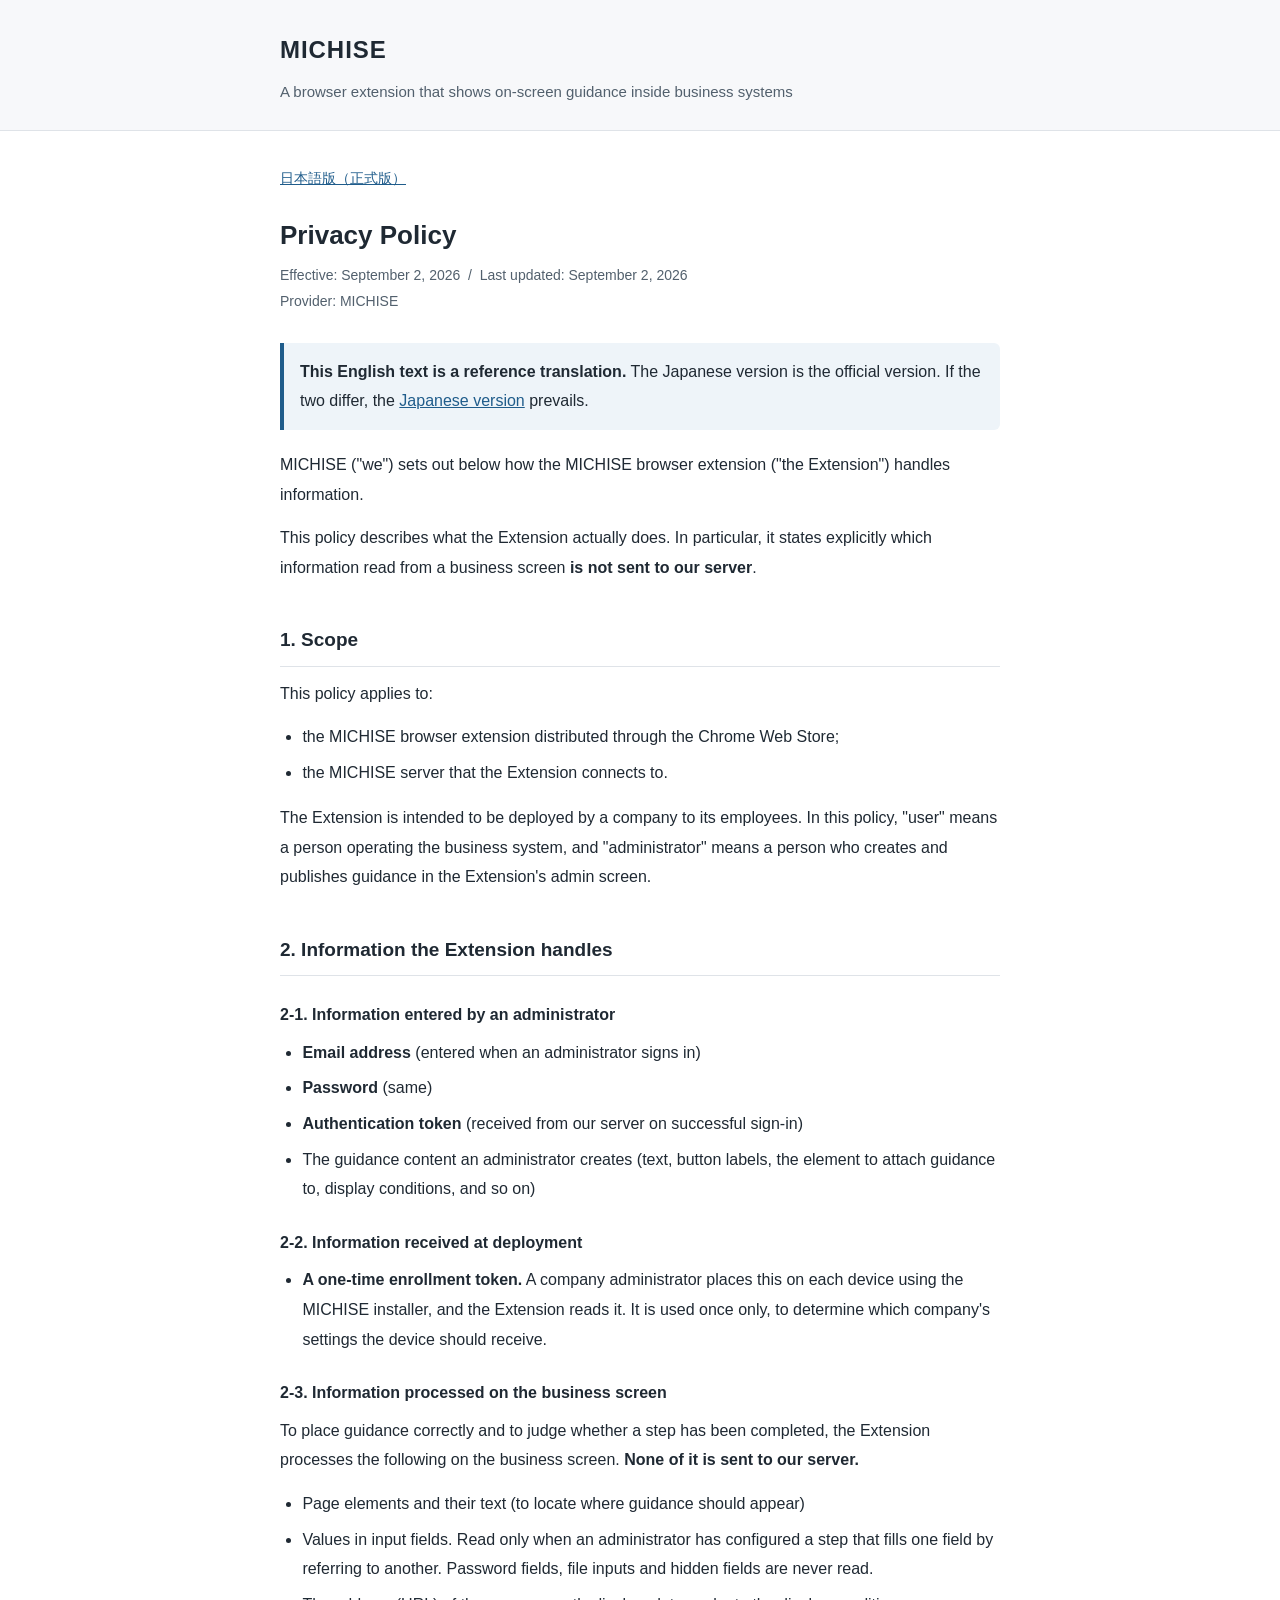
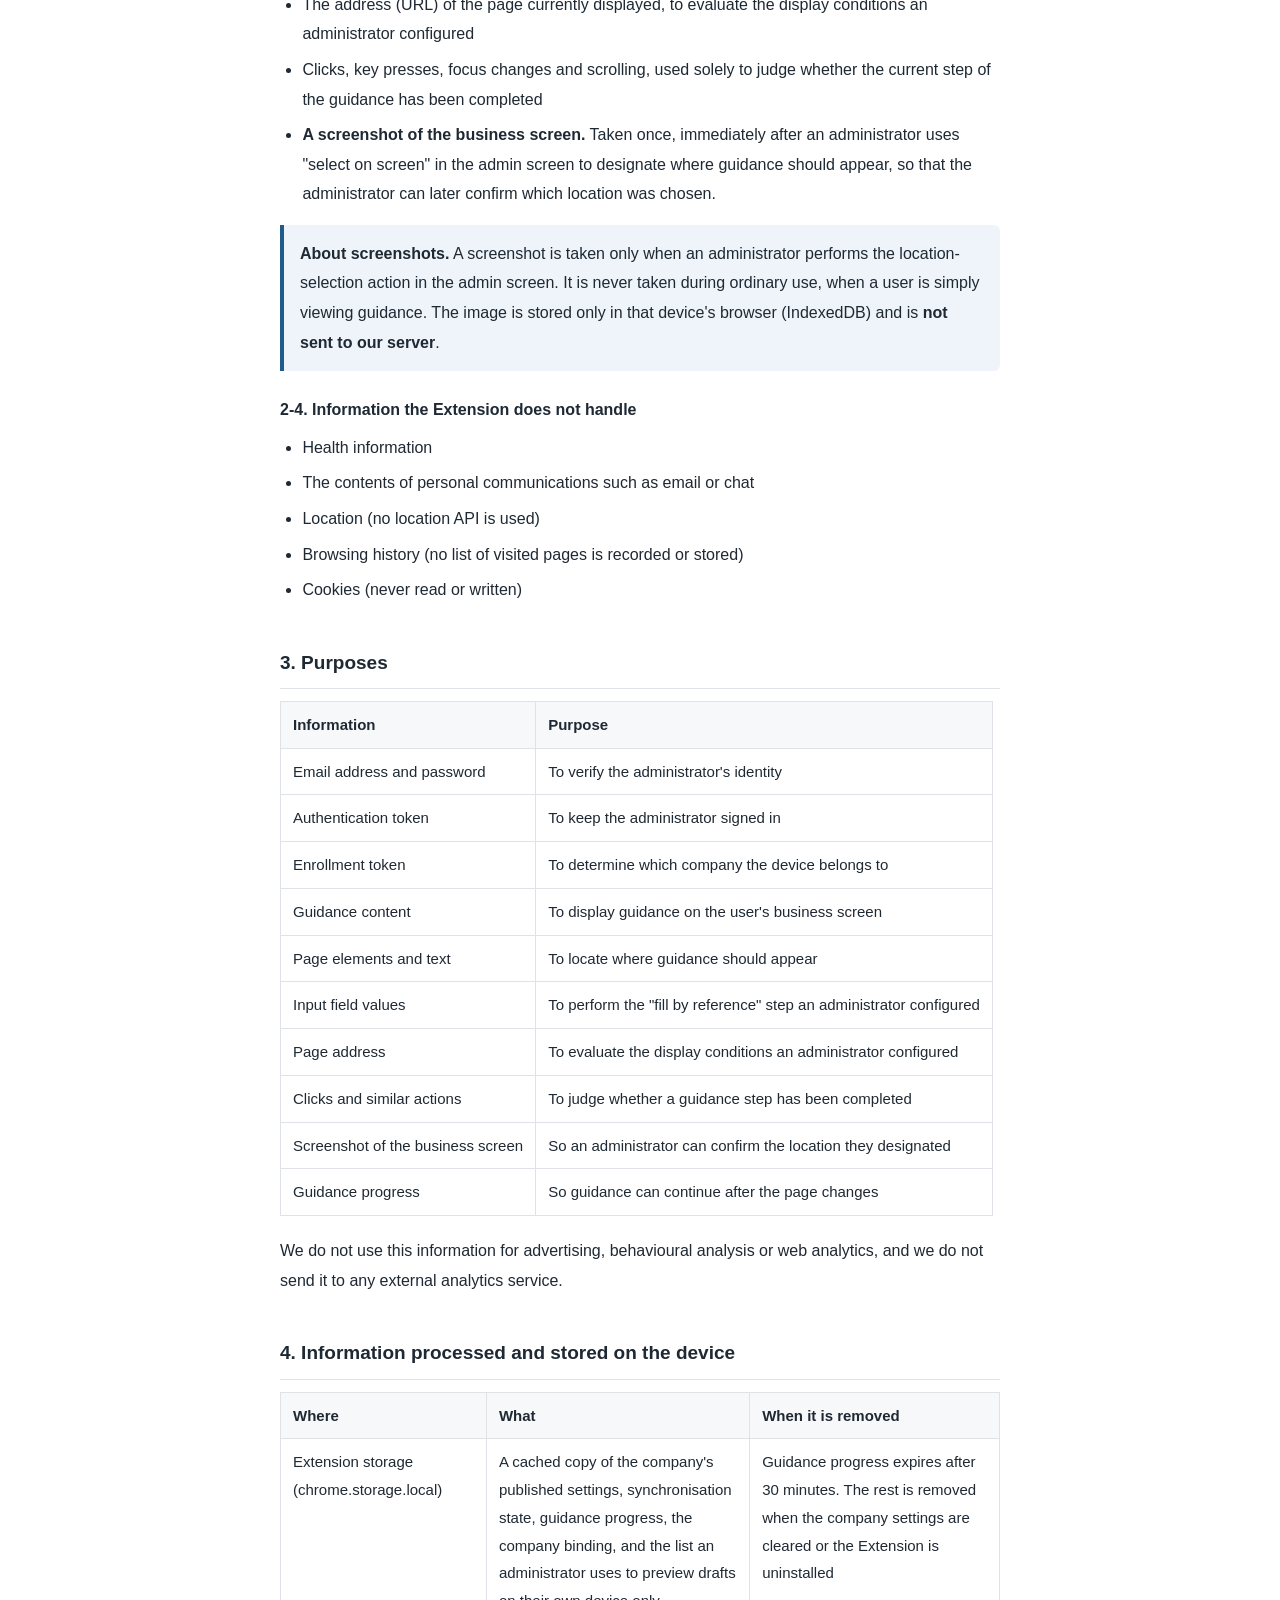
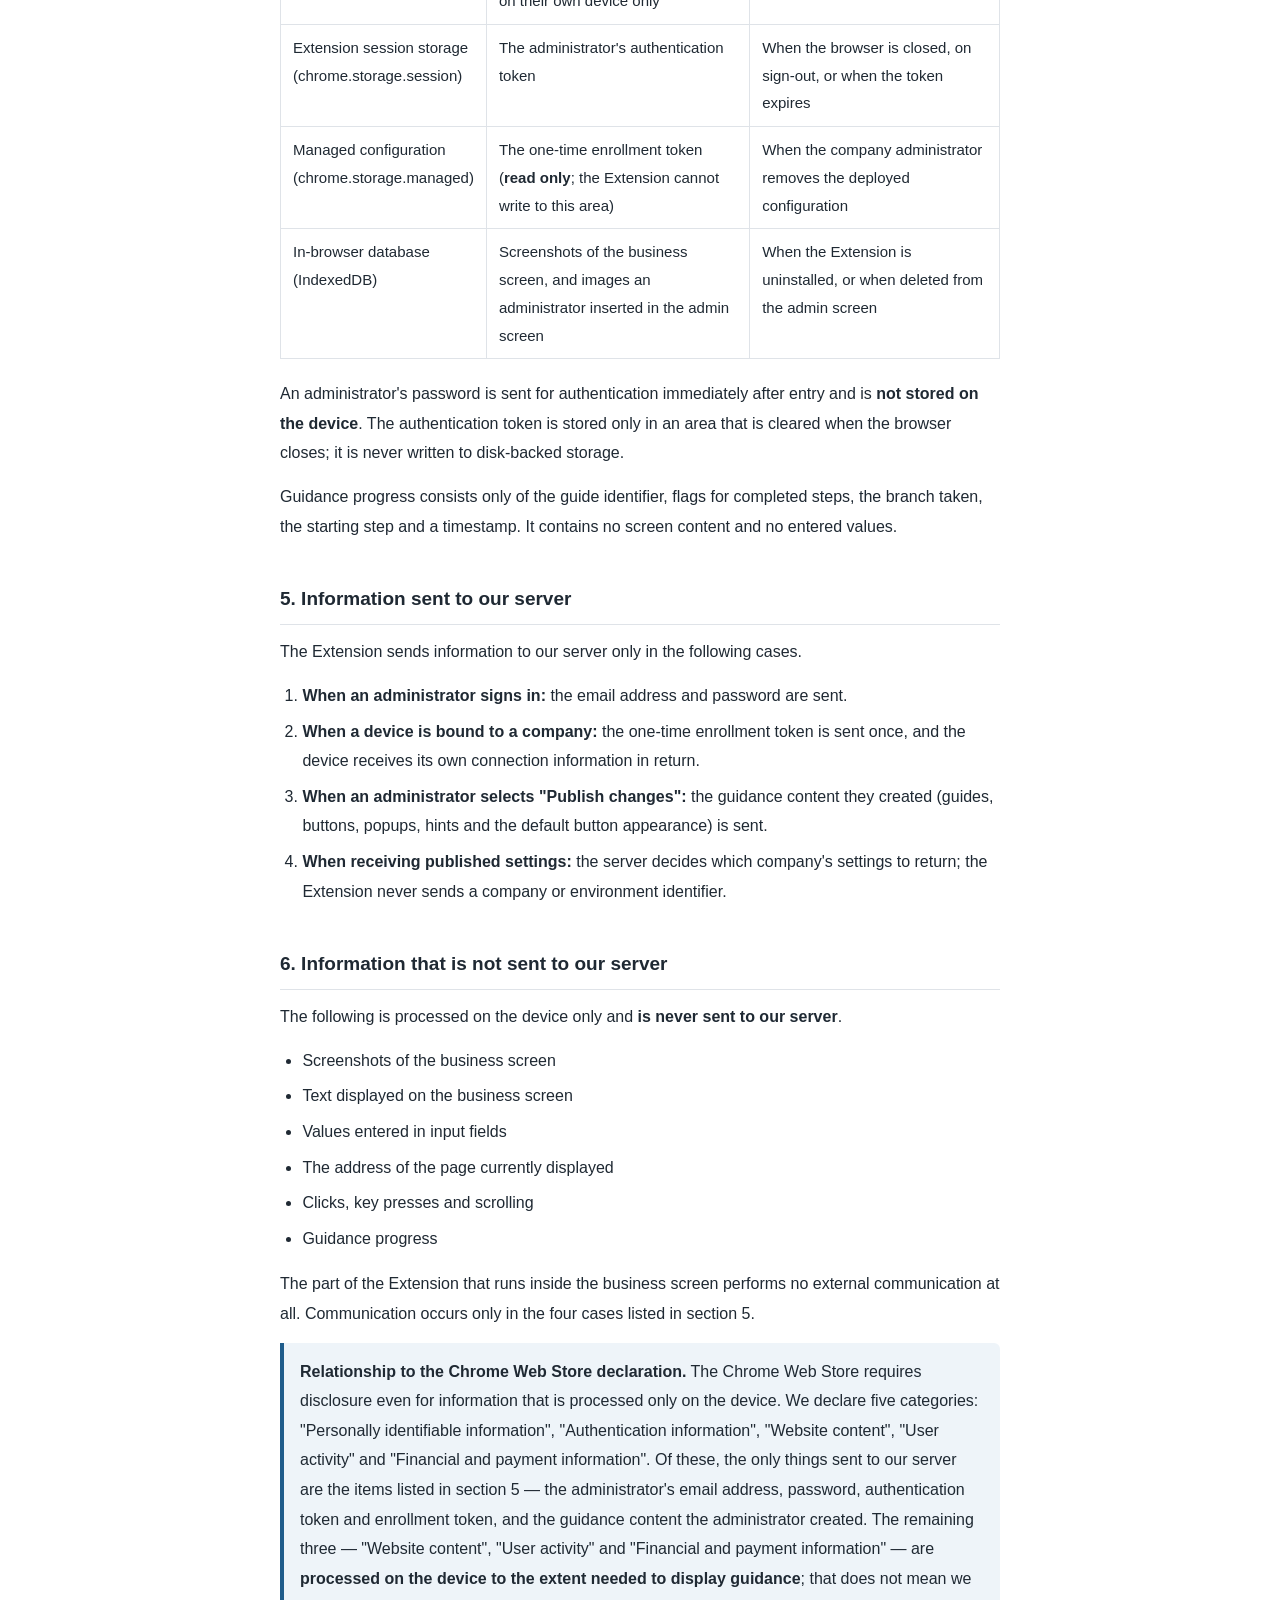
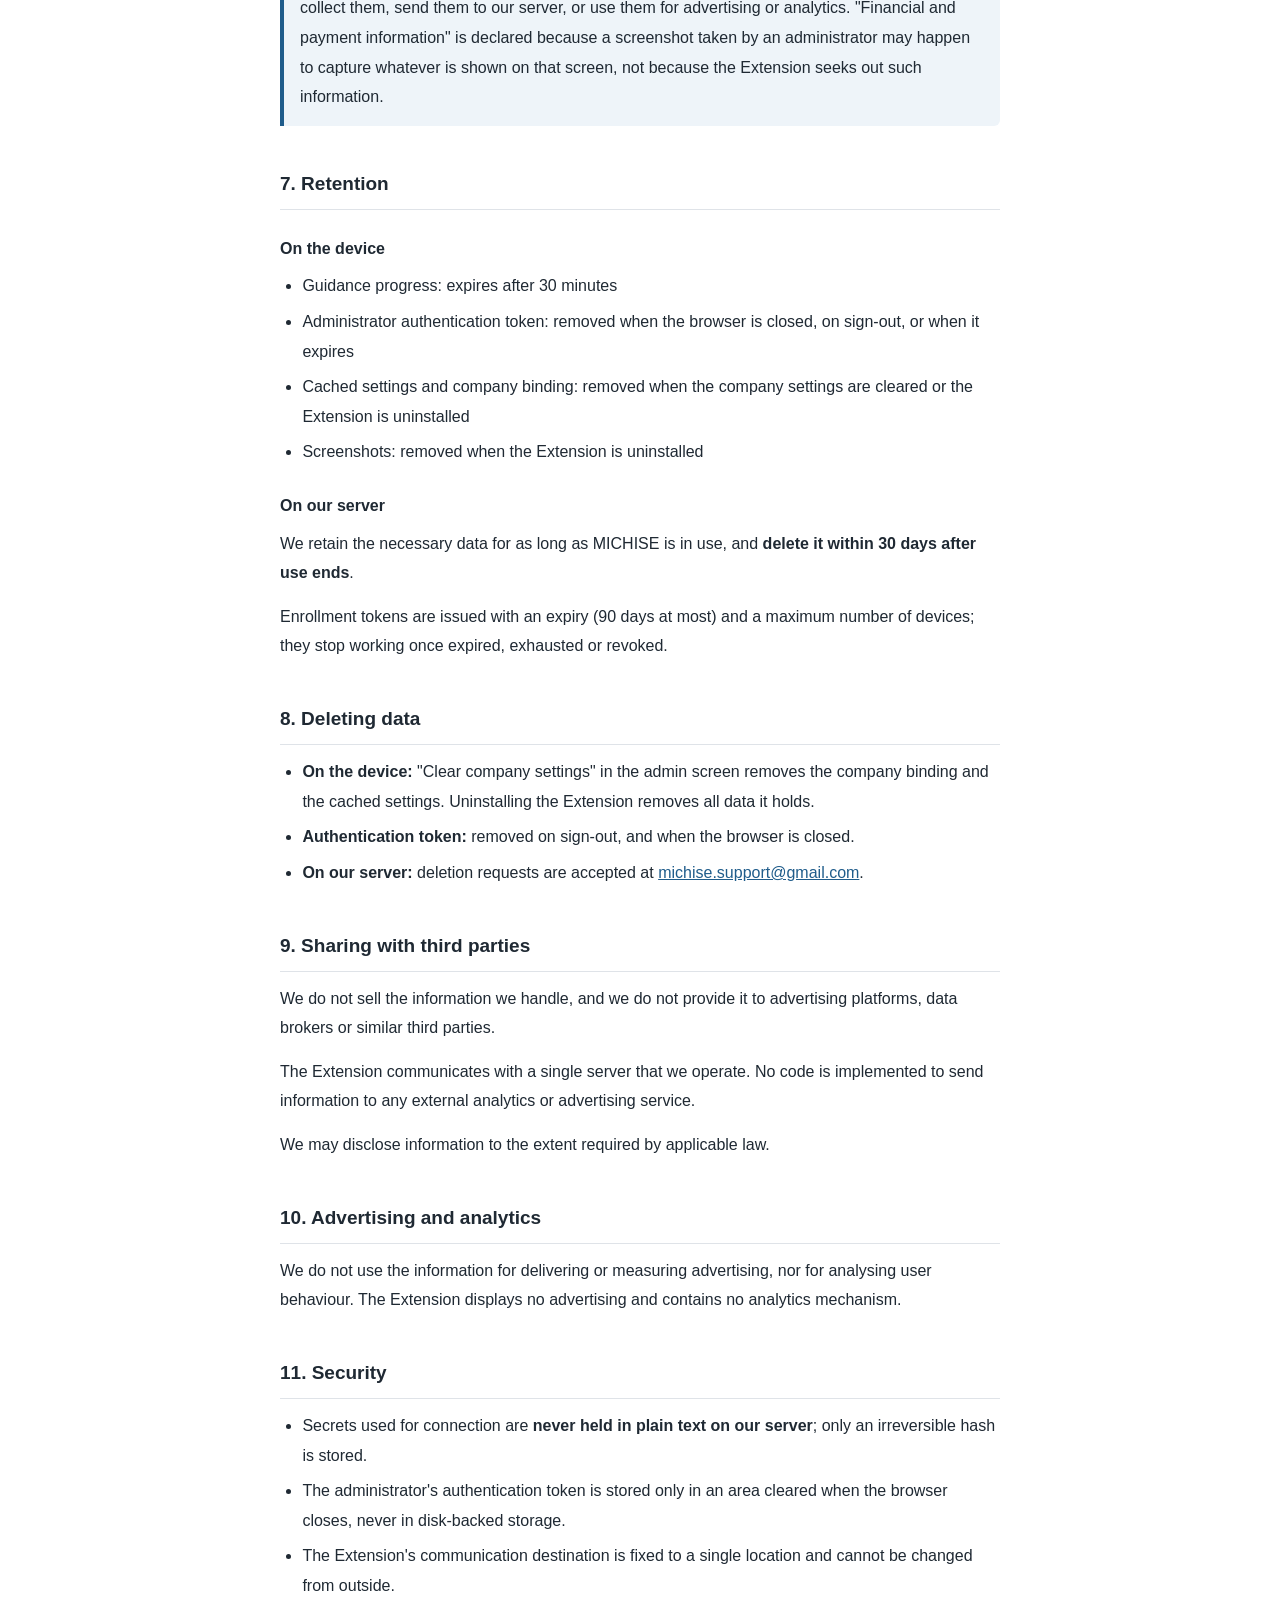
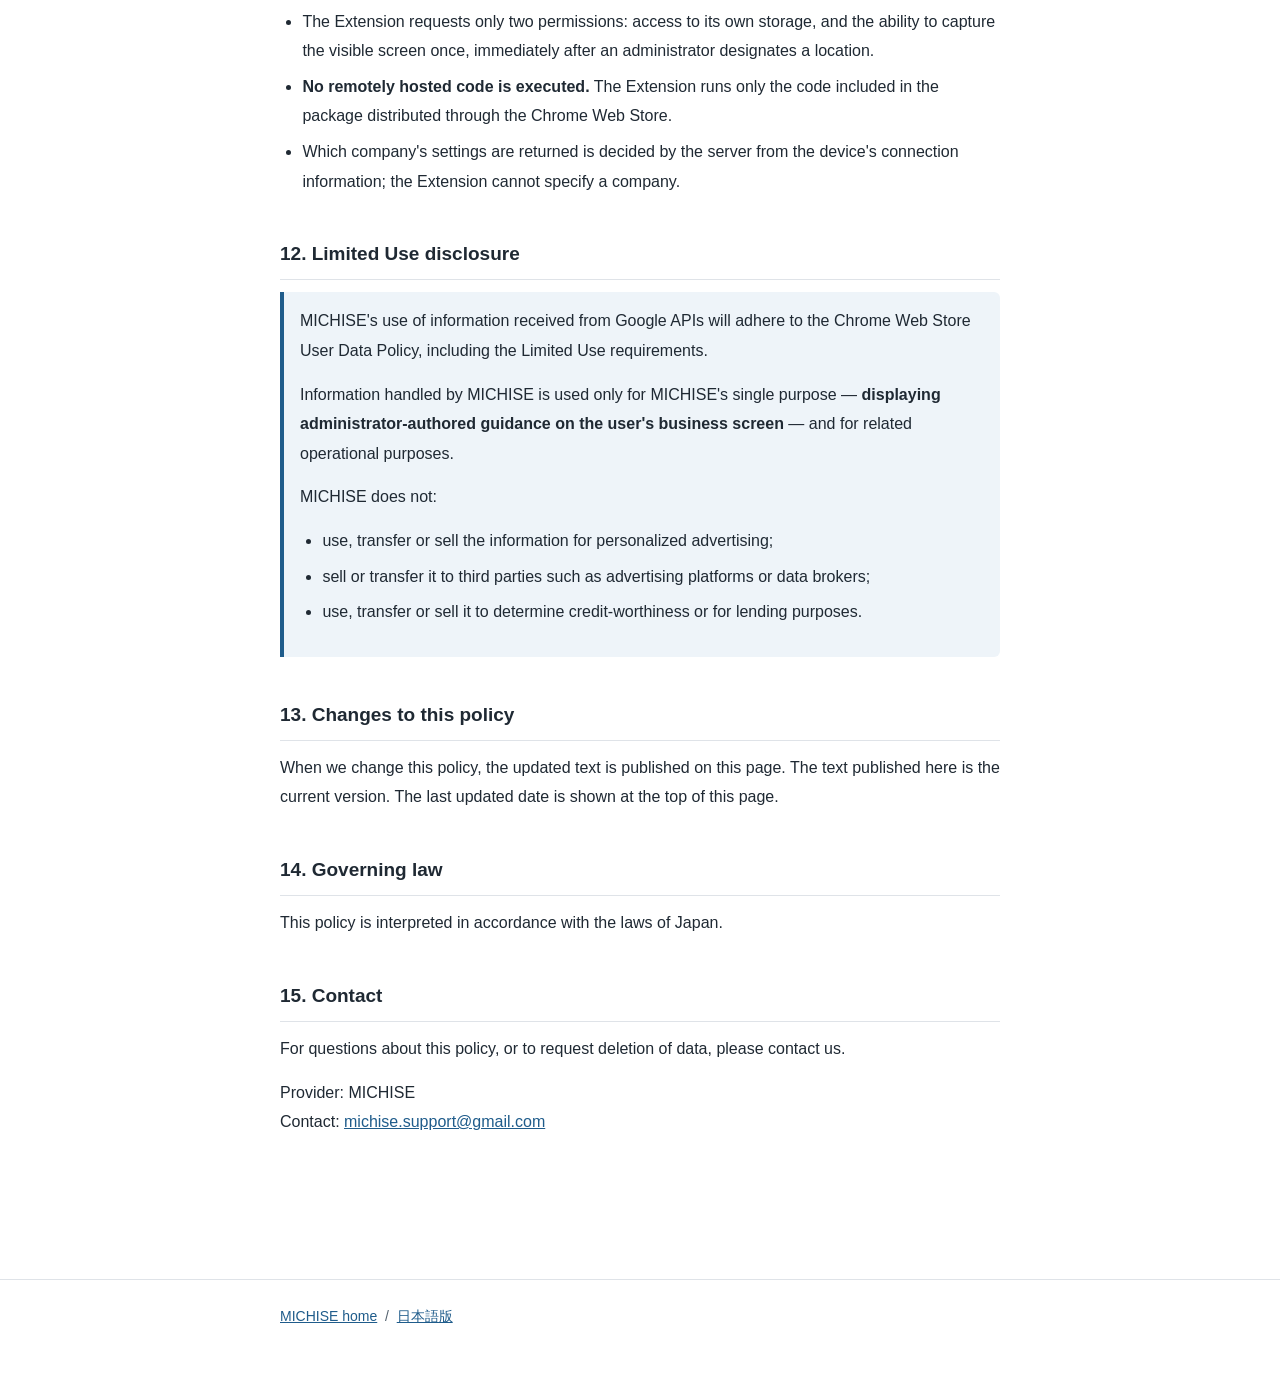
==== privacy-en.html @ 34d7511a "Add MICHISE privacy policy" ====
<!DOCTYPE html>
<html lang="en">
<head>
<meta charset="utf-8">
<meta name="viewport" content="width=device-width, initial-scale=1">
<title>Privacy Policy | MICHISE</title>
<meta name="description" content="MICHISE privacy policy: what information is handled, why, how long it is kept, and how to delete it.">
<link rel="stylesheet" href="style.css">
</head>
<body>

<header class="site">
  <div class="wrap">
    <p class="brand"><a href="index.html">MICHISE</a></p>
    <p class="tagline">A browser extension that shows on-screen guidance inside business systems</p>
  </div>
</header>

<main>
  <div class="wrap">

    <p class="lang"><a href="privacy.html">日本語版（正式版）</a></p>

    <h1>Privacy Policy</h1>

    <p class="meta">
      Effective: September 2, 2026 &nbsp;/&nbsp; Last updated: September 2, 2026<br>
      Provider: MICHISE
    </p>

    <div class="note">
      <p>
        <strong>This English text is a reference translation.</strong>
        The Japanese version is the official version. If the two differ,
        the <a href="privacy.html">Japanese version</a> prevails.
      </p>
    </div>

    <p>
      MICHISE ("we") sets out below how the MICHISE browser extension ("the Extension")
      handles information.
    </p>
    <p>
      This policy describes what the Extension actually does. In particular, it states
      explicitly which information read from a business screen
      <strong>is not sent to our server</strong>.
    </p>

    <h2>1. Scope</h2>

    <p>This policy applies to:</p>
    <ul>
      <li>the MICHISE browser extension distributed through the Chrome Web Store;</li>
      <li>the MICHISE server that the Extension connects to.</li>
    </ul>
    <p>
      The Extension is intended to be deployed by a company to its employees.
      In this policy, "user" means a person operating the business system, and
      "administrator" means a person who creates and publishes guidance in the
      Extension's admin screen.
    </p>

    <h2>2. Information the Extension handles</h2>

    <h3>2-1. Information entered by an administrator</h3>
    <ul>
      <li><strong>Email address</strong> (entered when an administrator signs in)</li>
      <li><strong>Password</strong> (same)</li>
      <li><strong>Authentication token</strong> (received from our server on successful sign-in)</li>
      <li>The guidance content an administrator creates (text, button labels, the element to
        attach guidance to, display conditions, and so on)</li>
    </ul>

    <h3>2-2. Information received at deployment</h3>
    <ul>
      <li>
        <strong>A one-time enrollment token.</strong> A company administrator places this on each
        device using the MICHISE installer, and the Extension reads it. It is used once only,
        to determine which company's settings the device should receive.
      </li>
    </ul>

    <h3>2-3. Information processed on the business screen</h3>
    <p>
      To place guidance correctly and to judge whether a step has been completed, the Extension
      processes the following on the business screen.
      <strong>None of it is sent to our server.</strong>
    </p>
    <ul>
      <li>Page elements and their text (to locate where guidance should appear)</li>
      <li>
        Values in input fields. Read only when an administrator has configured a step that
        fills one field by referring to another. Password fields, file inputs and hidden
        fields are never read.
      </li>
      <li>The address (URL) of the page currently displayed, to evaluate the display
        conditions an administrator configured</li>
      <li>
        Clicks, key presses, focus changes and scrolling, used solely to judge whether the
        current step of the guidance has been completed
      </li>
      <li>
        <strong>A screenshot of the business screen.</strong> Taken once, immediately after an
        administrator uses "select on screen" in the admin screen to designate where guidance
        should appear, so that the administrator can later confirm which location was chosen.
      </li>
    </ul>

    <div class="note">
      <p>
        <strong>About screenshots.</strong> A screenshot is taken only when an administrator
        performs the location-selection action in the admin screen. It is never taken during
        ordinary use, when a user is simply viewing guidance. The image is stored only in that
        device's browser (IndexedDB) and is <strong>not sent to our server</strong>.
      </p>
    </div>

    <h3>2-4. Information the Extension does not handle</h3>
    <ul>
      <li>Health information</li>
      <li>The contents of personal communications such as email or chat</li>
      <li>Location (no location API is used)</li>
      <li>Browsing history (no list of visited pages is recorded or stored)</li>
      <li>Cookies (never read or written)</li>
    </ul>

    <h2>3. Purposes</h2>

    <table>
      <tr><th>Information</th><th>Purpose</th></tr>
      <tr><td>Email address and password</td><td>To verify the administrator's identity</td></tr>
      <tr><td>Authentication token</td><td>To keep the administrator signed in</td></tr>
      <tr><td>Enrollment token</td><td>To determine which company the device belongs to</td></tr>
      <tr><td>Guidance content</td><td>To display guidance on the user's business screen</td></tr>
      <tr><td>Page elements and text</td><td>To locate where guidance should appear</td></tr>
      <tr><td>Input field values</td><td>To perform the "fill by reference" step an administrator configured</td></tr>
      <tr><td>Page address</td><td>To evaluate the display conditions an administrator configured</td></tr>
      <tr><td>Clicks and similar actions</td><td>To judge whether a guidance step has been completed</td></tr>
      <tr><td>Screenshot of the business screen</td><td>So an administrator can confirm the location they designated</td></tr>
      <tr><td>Guidance progress</td><td>So guidance can continue after the page changes</td></tr>
    </table>

    <p>
      We do not use this information for advertising, behavioural analysis or web analytics,
      and we do not send it to any external analytics service.
    </p>

    <h2>4. Information processed and stored on the device</h2>

    <table>
      <tr><th>Where</th><th>What</th><th>When it is removed</th></tr>
      <tr>
        <td>Extension storage<br>(chrome.storage.local)</td>
        <td>A cached copy of the company's published settings, synchronisation state,
          guidance progress, the company binding, and the list an administrator uses to
          preview drafts on their own device only</td>
        <td>Guidance progress expires after 30 minutes. The rest is removed when the company
          settings are cleared or the Extension is uninstalled</td>
      </tr>
      <tr>
        <td>Extension session storage<br>(chrome.storage.session)</td>
        <td>The administrator's authentication token</td>
        <td>When the browser is closed, on sign-out, or when the token expires</td>
      </tr>
      <tr>
        <td>Managed configuration<br>(chrome.storage.managed)</td>
        <td>The one-time enrollment token (<strong>read only</strong>; the Extension cannot
          write to this area)</td>
        <td>When the company administrator removes the deployed configuration</td>
      </tr>
      <tr>
        <td>In-browser database<br>(IndexedDB)</td>
        <td>Screenshots of the business screen, and images an administrator inserted in the
          admin screen</td>
        <td>When the Extension is uninstalled, or when deleted from the admin screen</td>
      </tr>
    </table>

    <p>
      An administrator's password is sent for authentication immediately after entry and is
      <strong>not stored on the device</strong>. The authentication token is stored only in an
      area that is cleared when the browser closes; it is never written to disk-backed storage.
    </p>
    <p>
      Guidance progress consists only of the guide identifier, flags for completed steps, the
      branch taken, the starting step and a timestamp. It contains no screen content and no
      entered values.
    </p>

    <h2>5. Information sent to our server</h2>

    <p>The Extension sends information to our server only in the following cases.</p>

    <ol>
      <li><strong>When an administrator signs in:</strong> the email address and password are sent.</li>
      <li><strong>When a device is bound to a company:</strong> the one-time enrollment token is
        sent once, and the device receives its own connection information in return.</li>
      <li><strong>When an administrator selects "Publish changes":</strong> the guidance content
        they created (guides, buttons, popups, hints and the default button appearance) is sent.</li>
      <li><strong>When receiving published settings:</strong> the server decides which company's
        settings to return; the Extension never sends a company or environment identifier.</li>
    </ol>

    <h2>6. Information that is not sent to our server</h2>

    <p>The following is processed on the device only and <strong>is never sent to our server</strong>.</p>

    <ul>
      <li>Screenshots of the business screen</li>
      <li>Text displayed on the business screen</li>
      <li>Values entered in input fields</li>
      <li>The address of the page currently displayed</li>
      <li>Clicks, key presses and scrolling</li>
      <li>Guidance progress</li>
    </ul>

    <p>
      The part of the Extension that runs inside the business screen performs no external
      communication at all. Communication occurs only in the four cases listed in section 5.
    </p>

    <div class="note">
      <p>
        <strong>Relationship to the Chrome Web Store declaration.</strong>
        The Chrome Web Store requires disclosure even for information that is processed only
        on the device. We declare five categories: "Personally identifiable information",
        "Authentication information", "Website content", "User activity" and
        "Financial and payment information". Of these, the only things sent to our server are
        the items listed in section 5 — the administrator's email address, password,
        authentication token and enrollment token, and the guidance content the administrator
        created. The remaining three — "Website content", "User activity" and
        "Financial and payment information" — are
        <strong>processed on the device to the extent needed to display guidance</strong>;
        that does not mean we collect them, send them to our server, or use them for advertising
        or analytics. "Financial and payment information" is declared because a screenshot taken
        by an administrator may happen to capture whatever is shown on that screen, not because
        the Extension seeks out such information.
      </p>
    </div>

    <h2>7. Retention</h2>

    <h3>On the device</h3>
    <ul>
      <li>Guidance progress: expires after 30 minutes</li>
      <li>Administrator authentication token: removed when the browser is closed, on sign-out,
        or when it expires</li>
      <li>Cached settings and company binding: removed when the company settings are cleared or
        the Extension is uninstalled</li>
      <li>Screenshots: removed when the Extension is uninstalled</li>
    </ul>

    <h3>On our server</h3>
    <p>
      We retain the necessary data for as long as MICHISE is in use, and
      <strong>delete it within 30 days after use ends</strong>.
    </p>
    <p>
      Enrollment tokens are issued with an expiry (90 days at most) and a maximum number of
      devices; they stop working once expired, exhausted or revoked.
    </p>

    <h2>8. Deleting data</h2>

    <ul>
      <li>
        <strong>On the device:</strong> "Clear company settings" in the admin screen removes the
        company binding and the cached settings. Uninstalling the Extension removes all data it holds.
      </li>
      <li>
        <strong>Authentication token:</strong> removed on sign-out, and when the browser is closed.
      </li>
      <li>
        <strong>On our server:</strong> deletion requests are accepted at
        <a href="mailto:michise.support@gmail.com">michise.support@gmail.com</a>.
      </li>
    </ul>

    <h2>9. Sharing with third parties</h2>

    <p>
      We do not sell the information we handle, and we do not provide it to advertising
      platforms, data brokers or similar third parties.
    </p>
    <p>
      The Extension communicates with a single server that we operate. No code is implemented to
      send information to any external analytics or advertising service.
    </p>
    <p>
      We may disclose information to the extent required by applicable law.
    </p>

    <h2>10. Advertising and analytics</h2>

    <p>
      We do not use the information for delivering or measuring advertising, nor for analysing
      user behaviour. The Extension displays no advertising and contains no analytics mechanism.
    </p>

    <h2>11. Security</h2>

    <ul>
      <li>
        Secrets used for connection are <strong>never held in plain text on our server</strong>;
        only an irreversible hash is stored.
      </li>
      <li>
        The administrator's authentication token is stored only in an area cleared when the
        browser closes, never in disk-backed storage.
      </li>
      <li>
        The Extension's communication destination is fixed to a single location and cannot be
        changed from outside.
      </li>
      <li>
        The Extension requests only two permissions: access to its own storage, and the ability
        to capture the visible screen once, immediately after an administrator designates a location.
      </li>
      <li>
        <strong>No remotely hosted code is executed.</strong> The Extension runs only the code
        included in the package distributed through the Chrome Web Store.
      </li>
      <li>
        Which company's settings are returned is decided by the server from the device's
        connection information; the Extension cannot specify a company.
      </li>
    </ul>

    <h2>12. Limited Use disclosure</h2>

    <div class="note">
      <p>
        MICHISE's use of information received from Google APIs will adhere to the
        Chrome Web Store User Data Policy, including the Limited Use requirements.
      </p>
      <p>
        Information handled by MICHISE is used only for MICHISE's single purpose —
        <strong>displaying administrator-authored guidance on the user's business screen</strong> —
        and for related operational purposes.
      </p>
      <p>MICHISE does not:</p>
      <ul>
        <li>use, transfer or sell the information for personalized advertising;</li>
        <li>sell or transfer it to third parties such as advertising platforms or data brokers;</li>
        <li>use, transfer or sell it to determine credit-worthiness or for lending purposes.</li>
      </ul>
    </div>

    <h2>13. Changes to this policy</h2>

    <p>
      When we change this policy, the updated text is published on this page. The text published
      here is the current version. The last updated date is shown at the top of this page.
    </p>

    <h2>14. Governing law</h2>

    <p>This policy is interpreted in accordance with the laws of Japan.</p>

    <h2>15. Contact</h2>

    <p>
      For questions about this policy, or to request deletion of data, please contact us.
    </p>
    <p>
      Provider: MICHISE<br>
      Contact: <a href="mailto:michise.support@gmail.com">michise.support@gmail.com</a>
    </p>

  </div>
</main>

<footer class="site">
  <div class="wrap">
    <p><a href="index.html">MICHISE home</a> &nbsp;/&nbsp; <a href="privacy.html">日本語版</a></p>
  </div>
</footer>

</body>
</html>
---- style.css ----
/* MICHISE 公開ページの見た目（外部フォント・外部CSSは読み込まない） */

:root {
  --ink: #1f2933;
  --ink-soft: #52606d;
  --line: #dfe3e8;
  --bg: #ffffff;
  --bg-soft: #f7f8fa;
  --accent: #1f5c8b;
  --accent-soft: #eef4f9;
}

* { box-sizing: border-box; }

html { -webkit-text-size-adjust: 100%; }

body {
  margin: 0;
  background: var(--bg);
  color: var(--ink);
  font-family: -apple-system, BlinkMacSystemFont, "Segoe UI", "Hiragino Sans",
    "Hiragino Kaku Gothic ProN", "Yu Gothic", Meiryo, sans-serif;
  font-size: 16px;
  line-height: 1.85;
}

.wrap {
  max-width: 760px;
  margin: 0 auto;
  padding: 0 20px 72px;
}

header.site {
  border-bottom: 1px solid var(--line);
  background: var(--bg-soft);
}

header.site .wrap {
  padding-top: 28px;
  padding-bottom: 24px;
}

.brand {
  margin: 0;
  font-size: 24px;
  font-weight: 700;
  letter-spacing: 0.04em;
}

.brand a { color: var(--ink); text-decoration: none; }

.tagline {
  margin: 6px 0 0;
  color: var(--ink-soft);
  font-size: 15px;
}

main { padding-top: 32px; }

h1 {
  font-size: 26px;
  line-height: 1.5;
  margin: 0 0 8px;
}

h2 {
  font-size: 19px;
  margin: 40px 0 12px;
  padding-bottom: 8px;
  border-bottom: 1px solid var(--line);
}

h3 {
  font-size: 16px;
  margin: 24px 0 8px;
}

p { margin: 0 0 14px; }

ul, ol { margin: 0 0 16px; padding-left: 1.4em; }
li { margin-bottom: 6px; }

.meta {
  color: var(--ink-soft);
  font-size: 14px;
  margin-bottom: 28px;
}

.lang {
  display: inline-block;
  margin-bottom: 24px;
  font-size: 14px;
}

.lang a { color: var(--accent); }

.card {
  background: var(--bg-soft);
  border: 1px solid var(--line);
  border-radius: 8px;
  padding: 18px 20px;
  margin: 0 0 20px;
}

.card h2 { margin-top: 0; border: none; padding-bottom: 0; font-size: 17px; }

.links { list-style: none; padding: 0; margin: 0; }
.links li { margin-bottom: 10px; }

.links a {
  display: block;
  padding: 14px 16px;
  border: 1px solid var(--line);
  border-radius: 8px;
  background: var(--bg);
  color: var(--accent);
  text-decoration: none;
  font-weight: 600;
}

.links a:hover, .links a:focus { background: var(--accent-soft); }

.links .sub {
  display: block;
  color: var(--ink-soft);
  font-weight: 400;
  font-size: 14px;
  margin-top: 2px;
}

table {
  width: 100%;
  border-collapse: collapse;
  margin: 0 0 20px;
  font-size: 15px;
  display: block;
  overflow-x: auto;
}

th, td {
  border: 1px solid var(--line);
  padding: 9px 12px;
  text-align: left;
  vertical-align: top;
}

th { background: var(--bg-soft); font-weight: 600; white-space: nowrap; }

.note {
  background: var(--accent-soft);
  border-left: 4px solid var(--accent);
  padding: 14px 16px;
  margin: 0 0 20px;
  border-radius: 0 6px 6px 0;
}

.note p:last-child { margin-bottom: 0; }

footer.site {
  border-top: 1px solid var(--line);
  margin-top: 56px;
  padding: 24px 0 40px;
  color: var(--ink-soft);
  font-size: 14px;
}

footer.site .wrap { padding-bottom: 0; }

a { color: var(--accent); }

@media (max-width: 600px) {
  body { font-size: 15px; }
  h1 { font-size: 22px; }
  h2 { font-size: 17px; }
  .wrap { padding: 0 16px 56px; }
}
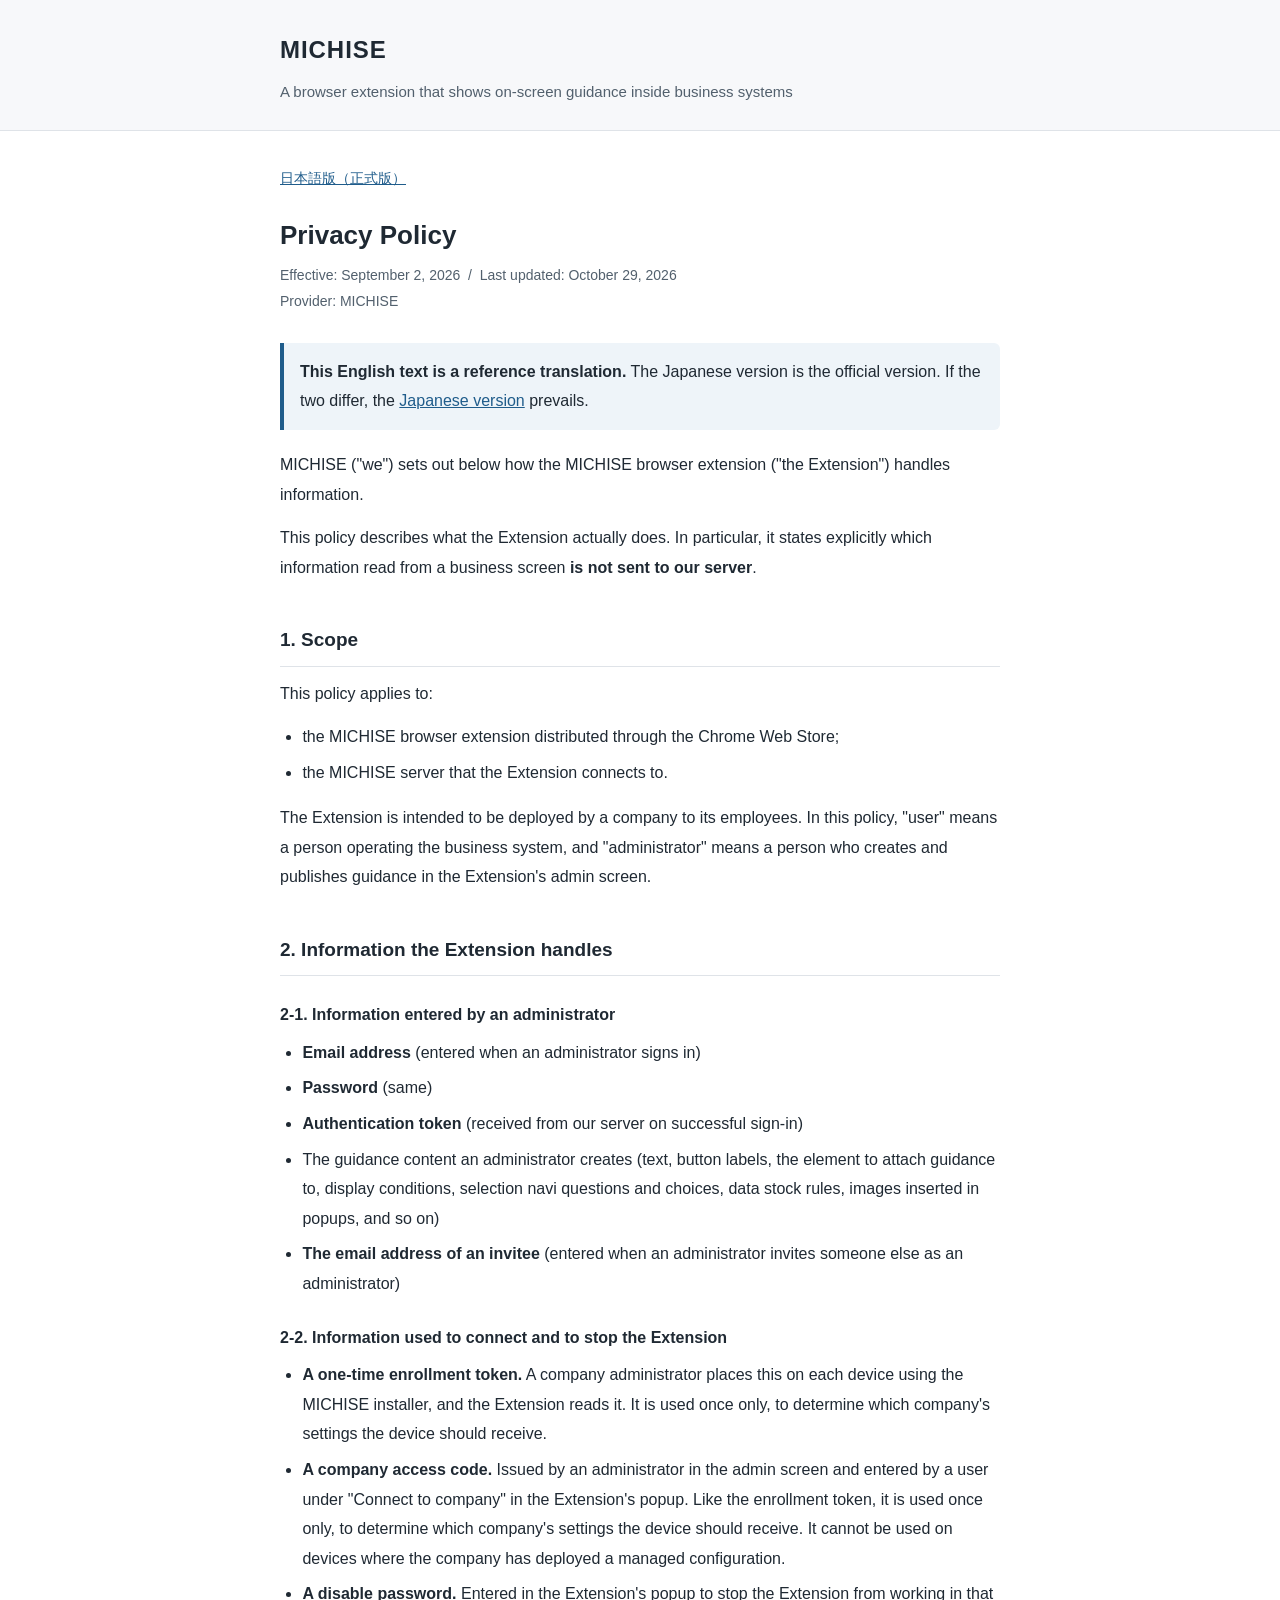
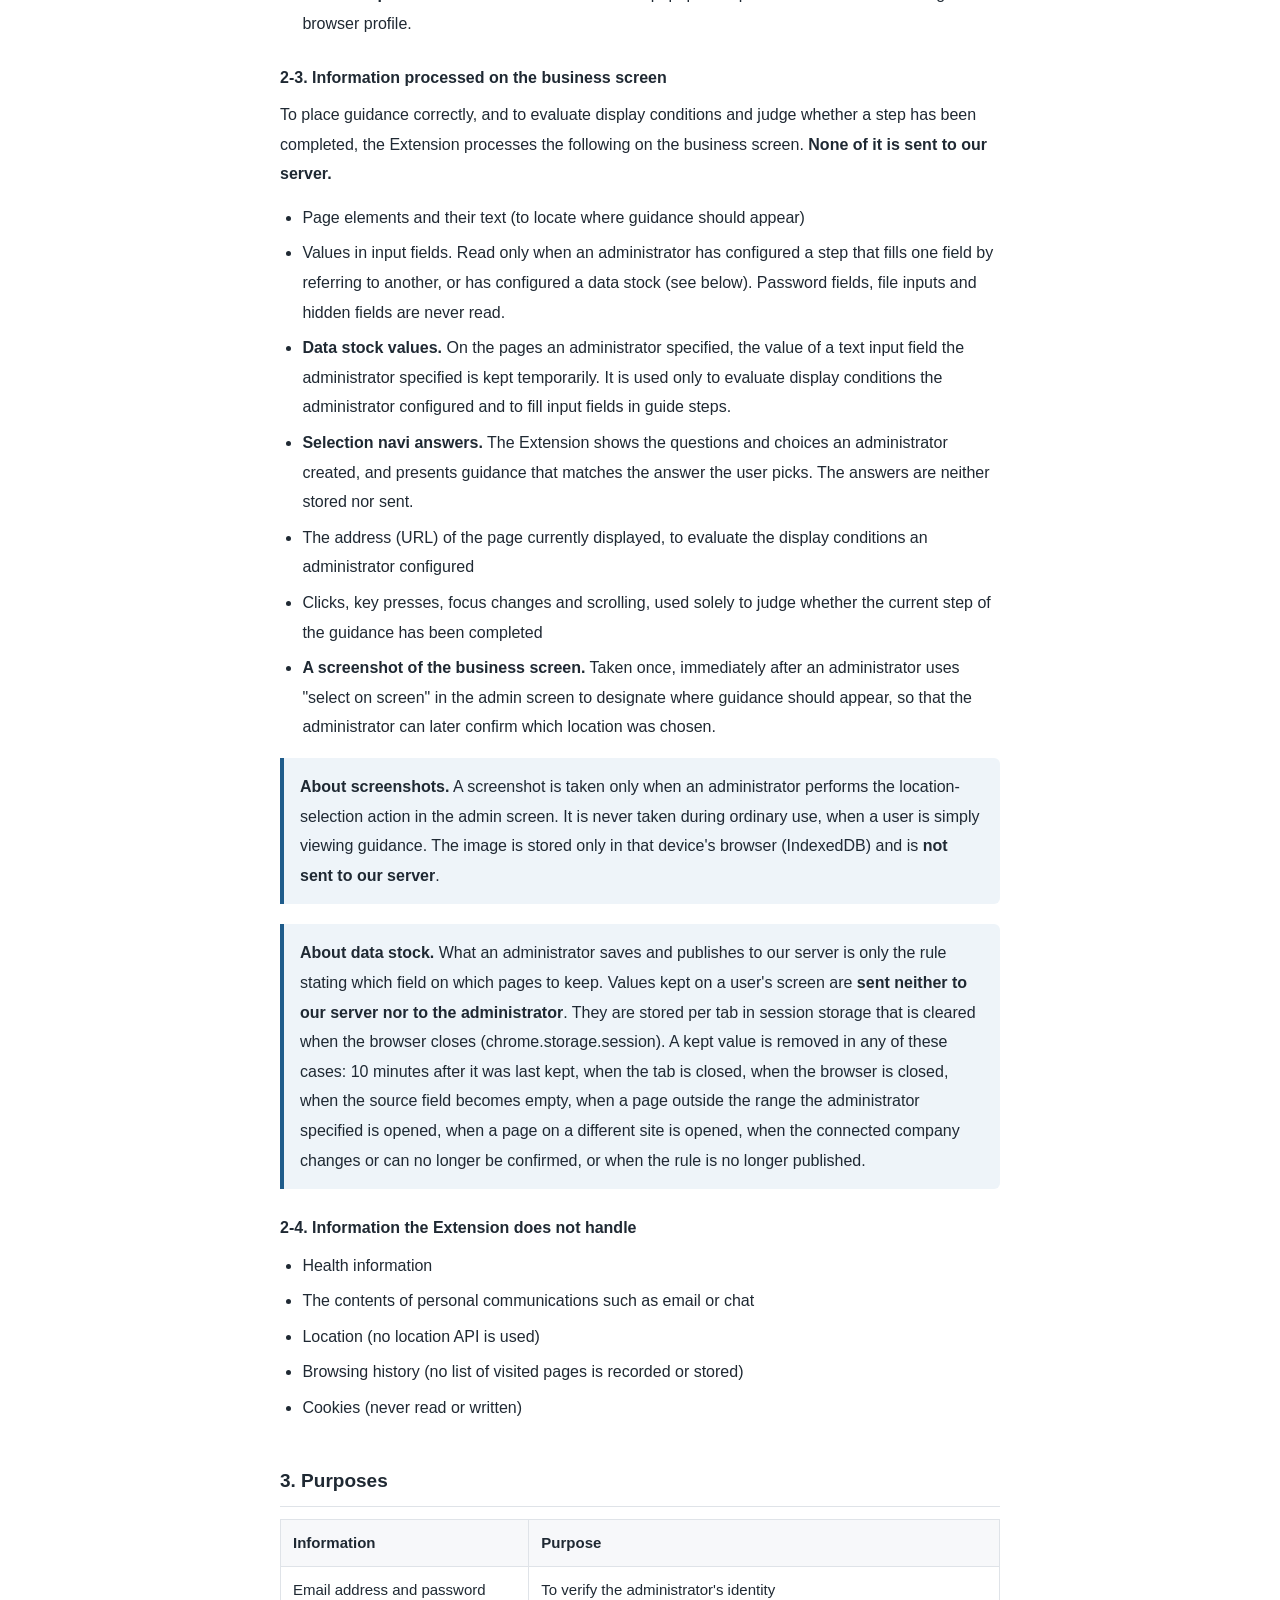
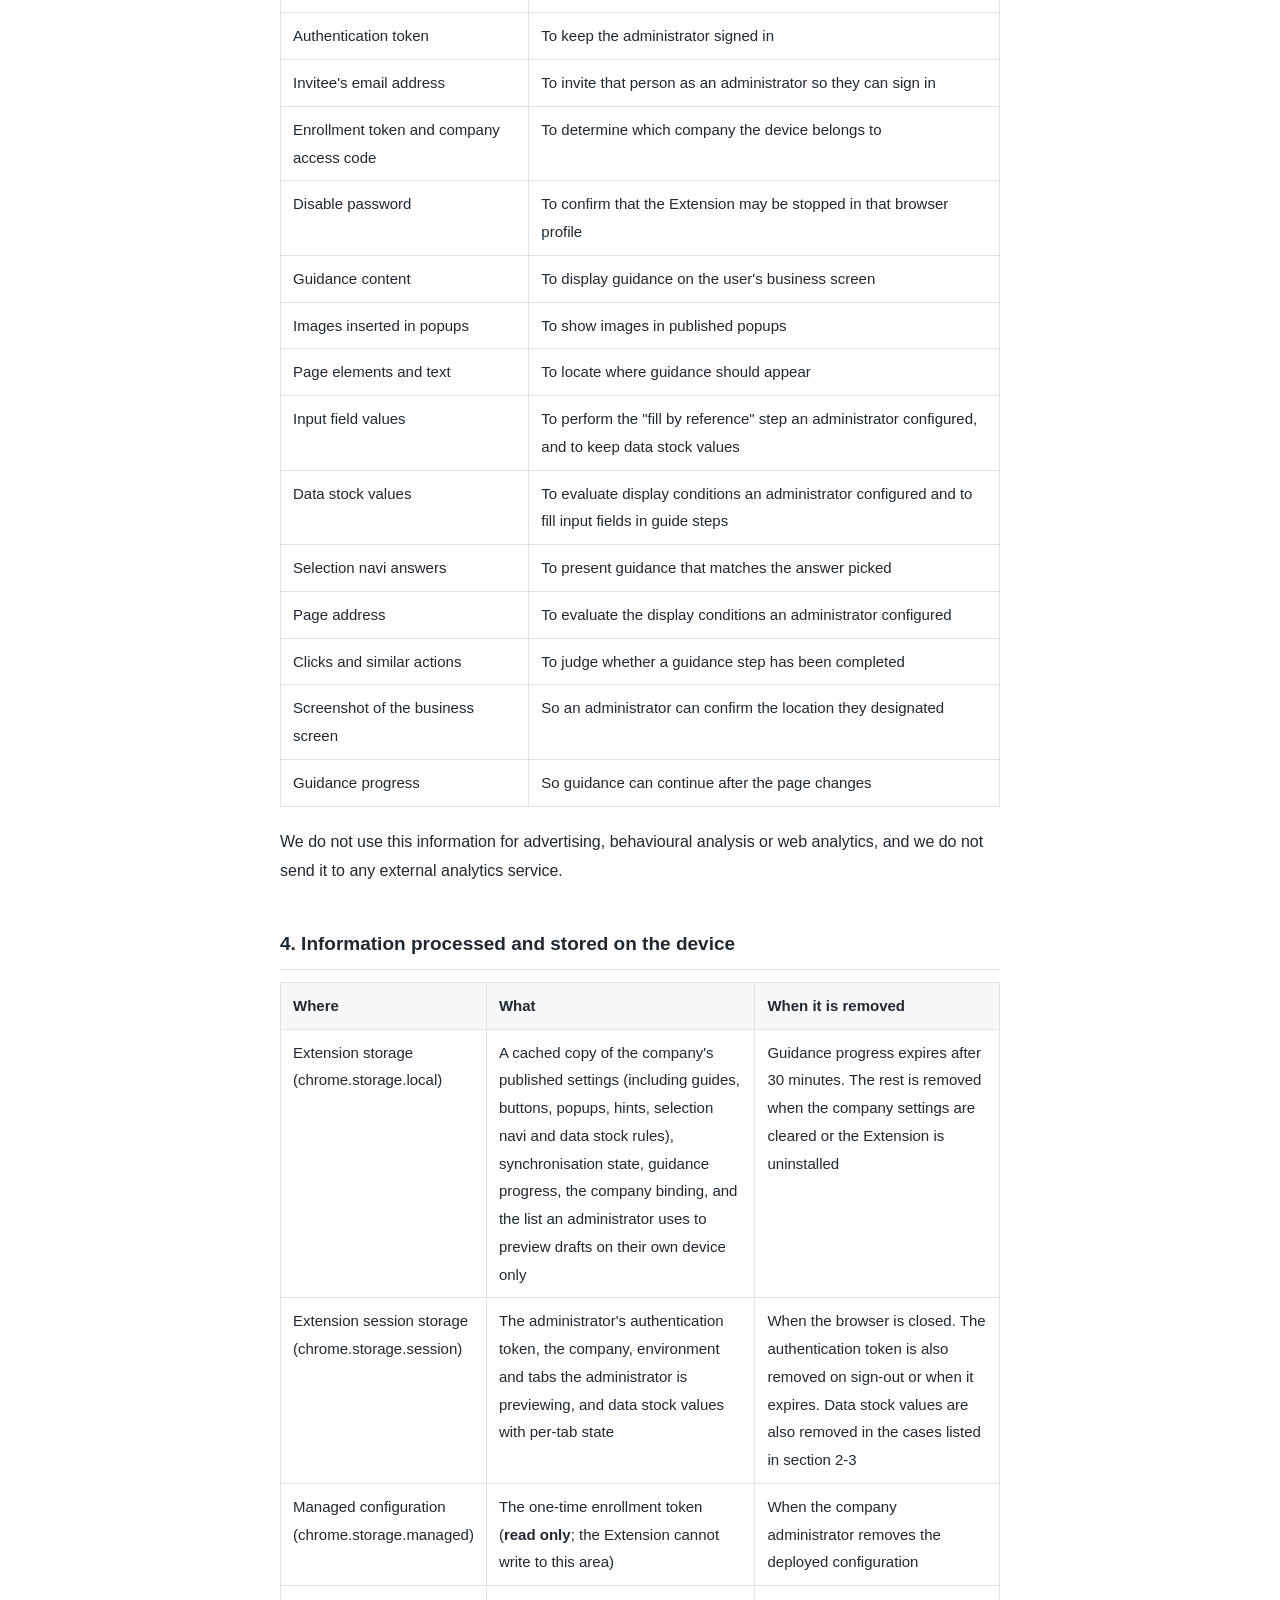
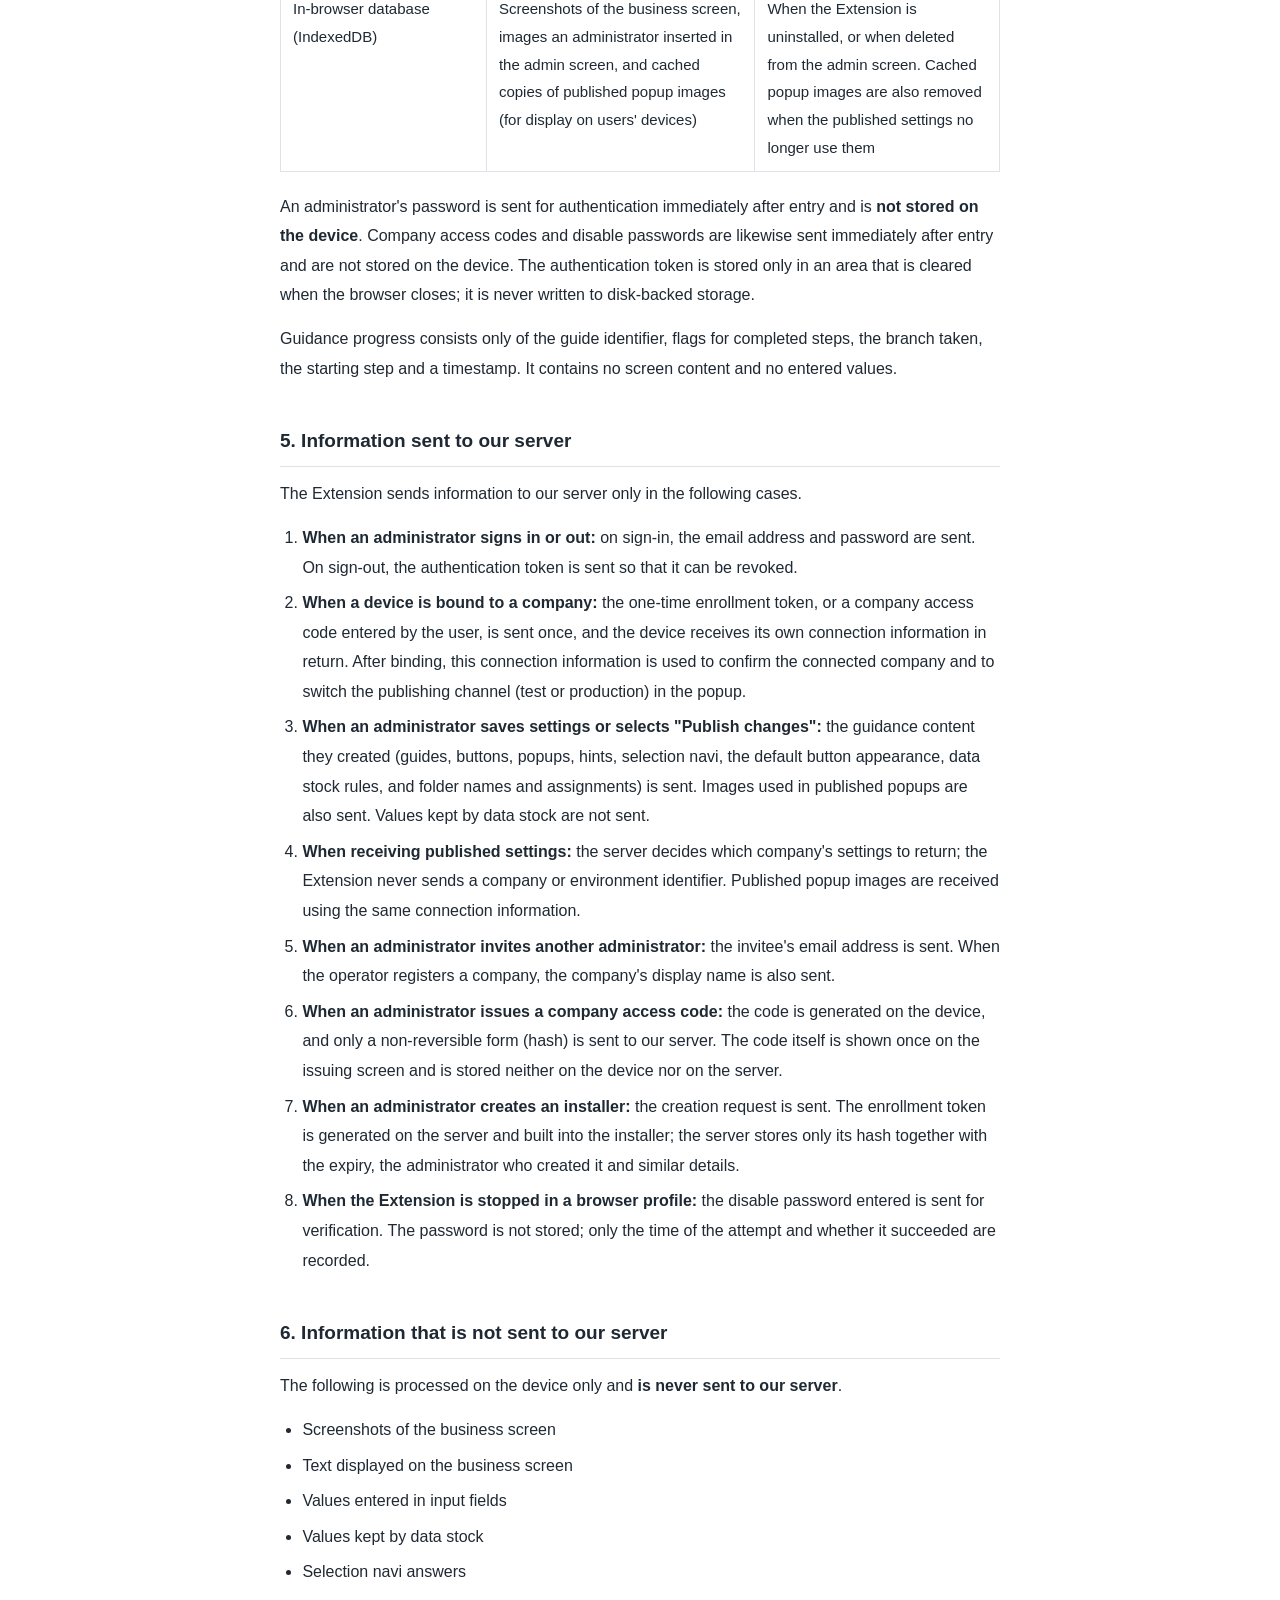
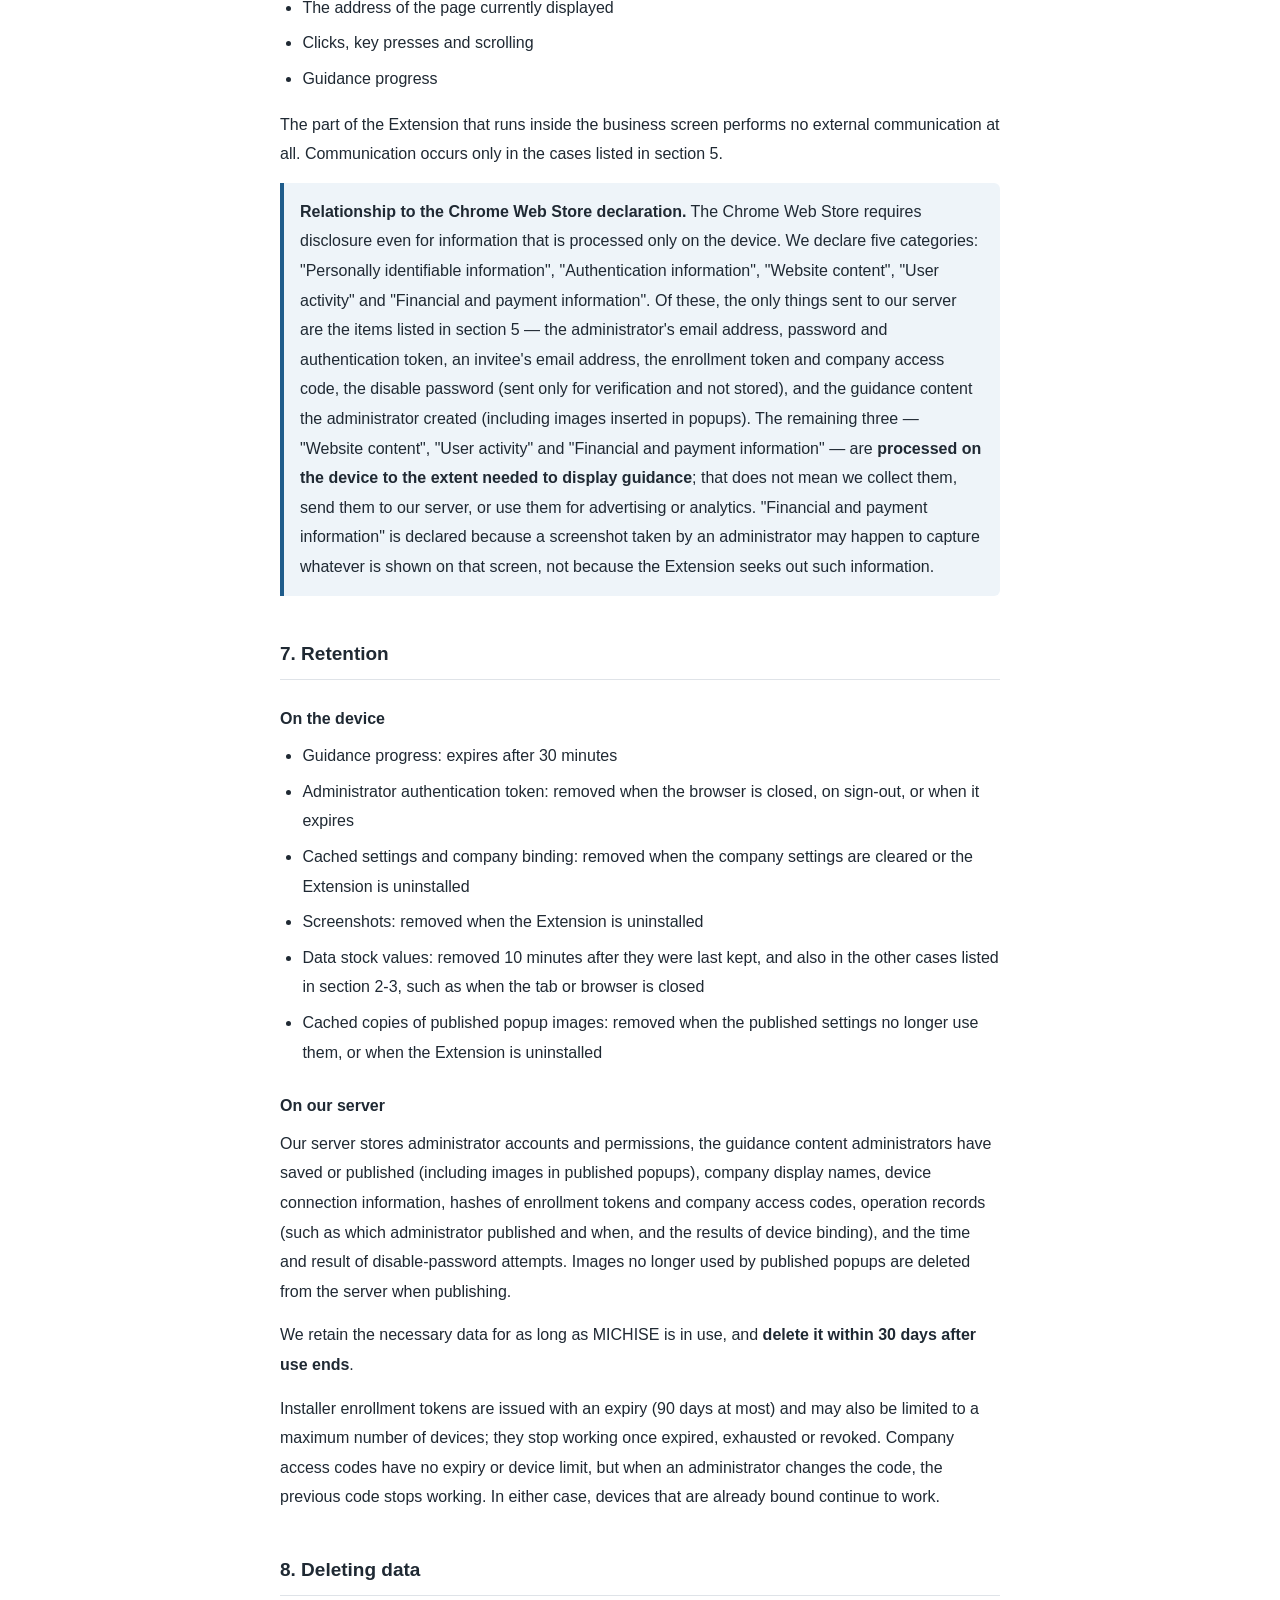
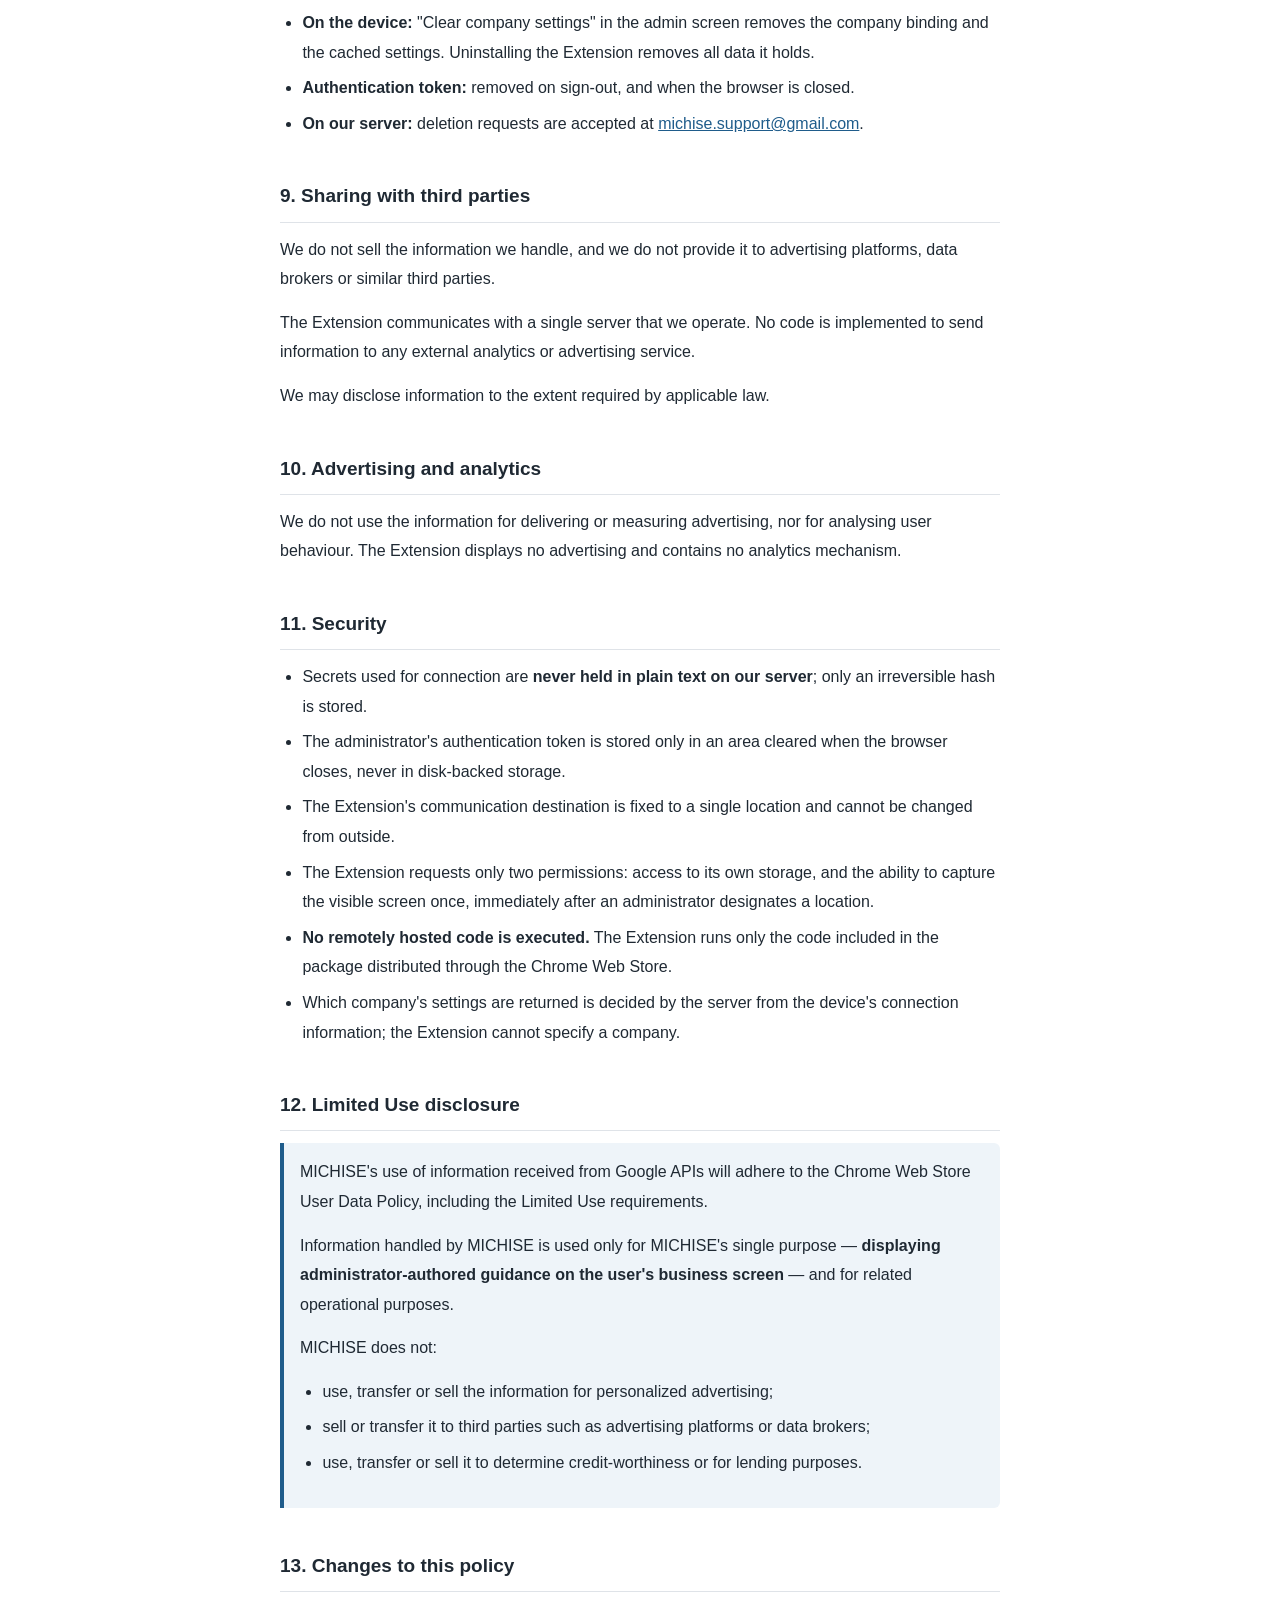
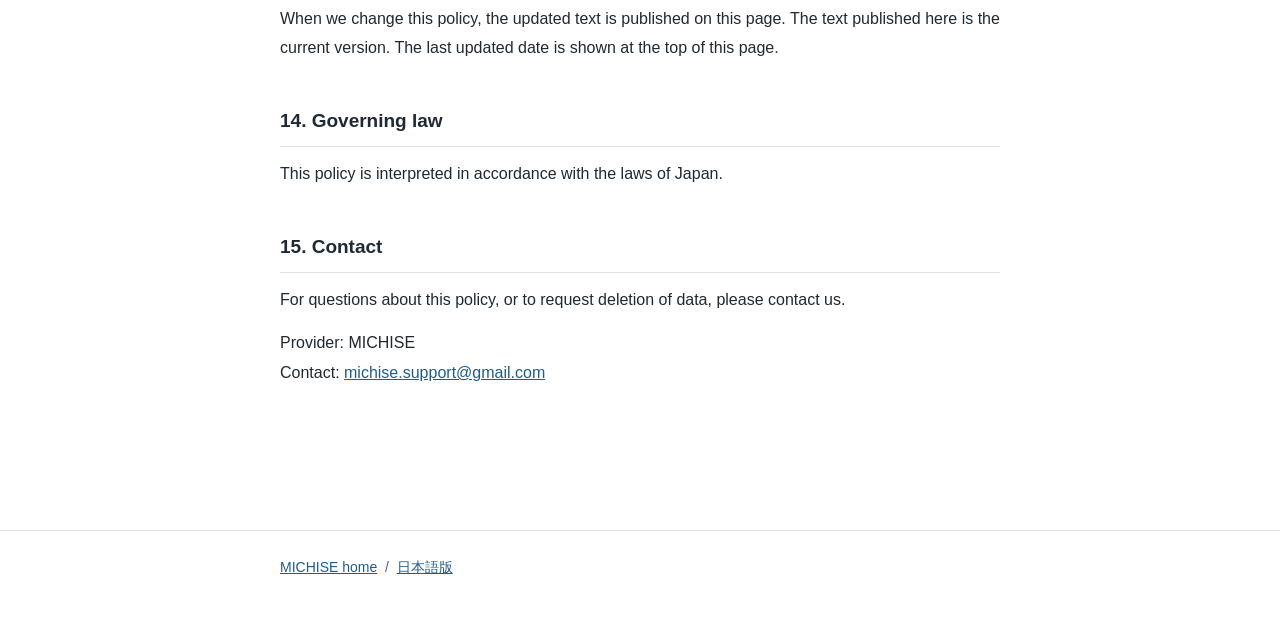
==== commit d54b98b4: "Update privacy policy for MICHISE 0.4.1 Describe data stock and selection navi, list every case in w" ====
--- a/privacy-en.html
+++ b/privacy-en.html
@@ -24,7 +24,7 @@
     <h1>Privacy Policy</h1>
 
     <p class="meta">
-      Effective: September 2, 2026 &nbsp;/&nbsp; Last updated: September 2, 2026<br>
+      Effective: September 2, 2026 &nbsp;/&nbsp; Last updated: October 29, 2026<br>
       Provider: MICHISE
     </p>
 
@@ -68,30 +68,54 @@
       <li><strong>Password</strong> (same)</li>
       <li><strong>Authentication token</strong> (received from our server on successful sign-in)</li>
       <li>The guidance content an administrator creates (text, button labels, the element to
-        attach guidance to, display conditions, and so on)</li>
-    </ul>
-
-    <h3>2-2. Information received at deployment</h3>
+        attach guidance to, display conditions, selection navi questions and choices, data stock
+        rules, images inserted in popups, and so on)</li>
+      <li><strong>The email address of an invitee</strong> (entered when an administrator invites
+        someone else as an administrator)</li>
+    </ul>
+
+    <h3>2-2. Information used to connect and to stop the Extension</h3>
     <ul>
       <li>
         <strong>A one-time enrollment token.</strong> A company administrator places this on each
         device using the MICHISE installer, and the Extension reads it. It is used once only,
         to determine which company's settings the device should receive.
       </li>
+      <li>
+        <strong>A company access code.</strong> Issued by an administrator in the admin screen and
+        entered by a user under "Connect to company" in the Extension's popup. Like the enrollment
+        token, it is used once only, to determine which company's settings the device should
+        receive. It cannot be used on devices where the company has deployed a managed configuration.
+      </li>
+      <li>
+        <strong>A disable password.</strong> Entered in the Extension's popup to stop the Extension
+        from working in that browser profile.
+      </li>
     </ul>
 
     <h3>2-3. Information processed on the business screen</h3>
     <p>
-      To place guidance correctly and to judge whether a step has been completed, the Extension
-      processes the following on the business screen.
+      To place guidance correctly, and to evaluate display conditions and judge whether a step
+      has been completed, the Extension processes the following on the business screen.
       <strong>None of it is sent to our server.</strong>
     </p>
     <ul>
       <li>Page elements and their text (to locate where guidance should appear)</li>
       <li>
         Values in input fields. Read only when an administrator has configured a step that
-        fills one field by referring to another. Password fields, file inputs and hidden
-        fields are never read.
+        fills one field by referring to another, or has configured a data stock (see below).
+        Password fields, file inputs and hidden fields are never read.
+      </li>
+      <li>
+        <strong>Data stock values.</strong> On the pages an administrator specified, the value of
+        a text input field the administrator specified is kept temporarily. It is used only to
+        evaluate display conditions the administrator configured and to fill input fields in
+        guide steps.
+      </li>
+      <li>
+        <strong>Selection navi answers.</strong> The Extension shows the questions and choices an
+        administrator created, and presents guidance that matches the answer the user picks.
+        The answers are neither stored nor sent.
       </li>
       <li>The address (URL) of the page currently displayed, to evaluate the display
         conditions an administrator configured</li>
@@ -112,6 +136,20 @@
         performs the location-selection action in the admin screen. It is never taken during
         ordinary use, when a user is simply viewing guidance. The image is stored only in that
         device's browser (IndexedDB) and is <strong>not sent to our server</strong>.
+      </p>
+    </div>
+
+    <div class="note">
+      <p>
+        <strong>About data stock.</strong> What an administrator saves and publishes to our server
+        is only the rule stating which field on which pages to keep. Values kept on a user's
+        screen are <strong>sent neither to our server nor to the administrator</strong>. They are
+        stored per tab in session storage that is cleared when the browser closes
+        (chrome.storage.session). A kept value is removed in any of these cases: 10 minutes after
+        it was last kept, when the tab is closed, when the browser is closed, when the source field
+        becomes empty, when a page outside the range the administrator specified is opened, when a
+        page on a different site is opened, when the connected company changes or can no longer be
+        confirmed, or when the rule is no longer published.
       </p>
     </div>
 
@@ -130,10 +168,15 @@
       <tr><th>Information</th><th>Purpose</th></tr>
       <tr><td>Email address and password</td><td>To verify the administrator's identity</td></tr>
       <tr><td>Authentication token</td><td>To keep the administrator signed in</td></tr>
-      <tr><td>Enrollment token</td><td>To determine which company the device belongs to</td></tr>
+      <tr><td>Invitee's email address</td><td>To invite that person as an administrator so they can sign in</td></tr>
+      <tr><td>Enrollment token and company access code</td><td>To determine which company the device belongs to</td></tr>
+      <tr><td>Disable password</td><td>To confirm that the Extension may be stopped in that browser profile</td></tr>
       <tr><td>Guidance content</td><td>To display guidance on the user's business screen</td></tr>
+      <tr><td>Images inserted in popups</td><td>To show images in published popups</td></tr>
       <tr><td>Page elements and text</td><td>To locate where guidance should appear</td></tr>
-      <tr><td>Input field values</td><td>To perform the "fill by reference" step an administrator configured</td></tr>
+      <tr><td>Input field values</td><td>To perform the "fill by reference" step an administrator configured, and to keep data stock values</td></tr>
+      <tr><td>Data stock values</td><td>To evaluate display conditions an administrator configured and to fill input fields in guide steps</td></tr>
+      <tr><td>Selection navi answers</td><td>To present guidance that matches the answer picked</td></tr>
       <tr><td>Page address</td><td>To evaluate the display conditions an administrator configured</td></tr>
       <tr><td>Clicks and similar actions</td><td>To judge whether a guidance step has been completed</td></tr>
       <tr><td>Screenshot of the business screen</td><td>So an administrator can confirm the location they designated</td></tr>
@@ -151,7 +194,8 @@
       <tr><th>Where</th><th>What</th><th>When it is removed</th></tr>
       <tr>
         <td>Extension storage<br>(chrome.storage.local)</td>
-        <td>A cached copy of the company's published settings, synchronisation state,
+        <td>A cached copy of the company's published settings (including guides, buttons,
+          popups, hints, selection navi and data stock rules), synchronisation state,
           guidance progress, the company binding, and the list an administrator uses to
           preview drafts on their own device only</td>
         <td>Guidance progress expires after 30 minutes. The rest is removed when the company
@@ -159,8 +203,10 @@
       </tr>
       <tr>
         <td>Extension session storage<br>(chrome.storage.session)</td>
-        <td>The administrator's authentication token</td>
-        <td>When the browser is closed, on sign-out, or when the token expires</td>
+        <td>The administrator's authentication token, the company, environment and tabs the
+          administrator is previewing, and data stock values with per-tab state</td>
+        <td>When the browser is closed. The authentication token is also removed on sign-out or
+          when it expires. Data stock values are also removed in the cases listed in section 2-3</td>
       </tr>
       <tr>
         <td>Managed configuration<br>(chrome.storage.managed)</td>
@@ -170,15 +216,17 @@
       </tr>
       <tr>
         <td>In-browser database<br>(IndexedDB)</td>
-        <td>Screenshots of the business screen, and images an administrator inserted in the
-          admin screen</td>
-        <td>When the Extension is uninstalled, or when deleted from the admin screen</td>
+        <td>Screenshots of the business screen, images an administrator inserted in the
+          admin screen, and cached copies of published popup images (for display on users' devices)</td>
+        <td>When the Extension is uninstalled, or when deleted from the admin screen.
+          Cached popup images are also removed when the published settings no longer use them</td>
       </tr>
     </table>
 
     <p>
       An administrator's password is sent for authentication immediately after entry and is
-      <strong>not stored on the device</strong>. The authentication token is stored only in an
+      <strong>not stored on the device</strong>. Company access codes and disable passwords are
+      likewise sent immediately after entry and are not stored on the device. The authentication token is stored only in an
       area that is cleared when the browser closes; it is never written to disk-backed storage.
     </p>
     <p>
@@ -192,13 +240,34 @@
     <p>The Extension sends information to our server only in the following cases.</p>
 
     <ol>
-      <li><strong>When an administrator signs in:</strong> the email address and password are sent.</li>
-      <li><strong>When a device is bound to a company:</strong> the one-time enrollment token is
-        sent once, and the device receives its own connection information in return.</li>
-      <li><strong>When an administrator selects "Publish changes":</strong> the guidance content
-        they created (guides, buttons, popups, hints and the default button appearance) is sent.</li>
+      <li><strong>When an administrator signs in or out:</strong> on sign-in, the email address and
+        password are sent. On sign-out, the authentication token is sent so that it can be revoked.</li>
+      <li><strong>When a device is bound to a company:</strong> the one-time enrollment token, or a
+        company access code entered by the user, is sent once, and the device receives its own
+        connection information in return. After binding, this connection information is used to
+        confirm the connected company and to switch the publishing channel (test or production)
+        in the popup.</li>
+      <li><strong>When an administrator saves settings or selects "Publish changes":</strong> the
+        guidance content they created (guides, buttons, popups, hints, selection navi, the default
+        button appearance, data stock rules, and folder names and assignments) is sent. Images
+        used in published popups are also sent. Values kept by data stock are not sent.</li>
       <li><strong>When receiving published settings:</strong> the server decides which company's
-        settings to return; the Extension never sends a company or environment identifier.</li>
+        settings to return; the Extension never sends a company or environment identifier.
+        Published popup images are received using the same connection information.</li>
+      <li><strong>When an administrator invites another administrator:</strong> the invitee's email
+        address is sent. When the operator registers a company, the company's display name is
+        also sent.</li>
+      <li><strong>When an administrator issues a company access code:</strong> the code is
+        generated on the device, and only a non-reversible form (hash) is sent to our server.
+        The code itself is shown once on the issuing screen and is stored neither on the device
+        nor on the server.</li>
+      <li><strong>When an administrator creates an installer:</strong> the creation request is
+        sent. The enrollment token is generated on the server and built into the installer; the
+        server stores only its hash together with the expiry, the administrator who created it
+        and similar details.</li>
+      <li><strong>When the Extension is stopped in a browser profile:</strong> the disable
+        password entered is sent for verification. The password is not stored; only the time of
+        the attempt and whether it succeeded are recorded.</li>
     </ol>
 
     <h2>6. Information that is not sent to our server</h2>
@@ -209,6 +278,8 @@
       <li>Screenshots of the business screen</li>
       <li>Text displayed on the business screen</li>
       <li>Values entered in input fields</li>
+      <li>Values kept by data stock</li>
+      <li>Selection navi answers</li>
       <li>The address of the page currently displayed</li>
       <li>Clicks, key presses and scrolling</li>
       <li>Guidance progress</li>
@@ -216,7 +287,7 @@
 
     <p>
       The part of the Extension that runs inside the business screen performs no external
-      communication at all. Communication occurs only in the four cases listed in section 5.
+      communication at all. Communication occurs only in the cases listed in section 5.
     </p>
 
     <div class="note">
@@ -226,9 +297,10 @@
         on the device. We declare five categories: "Personally identifiable information",
         "Authentication information", "Website content", "User activity" and
         "Financial and payment information". Of these, the only things sent to our server are
-        the items listed in section 5 — the administrator's email address, password,
-        authentication token and enrollment token, and the guidance content the administrator
-        created. The remaining three — "Website content", "User activity" and
+        the items listed in section 5 — the administrator's email address, password and
+        authentication token, an invitee's email address, the enrollment token and company access
+        code, the disable password (sent only for verification and not stored), and the guidance
+        content the administrator created (including images inserted in popups). The remaining three — "Website content", "User activity" and
         "Financial and payment information" — are
         <strong>processed on the device to the extent needed to display guidance</strong>;
         that does not mean we collect them, send them to our server, or use them for advertising
@@ -248,16 +320,31 @@
       <li>Cached settings and company binding: removed when the company settings are cleared or
         the Extension is uninstalled</li>
       <li>Screenshots: removed when the Extension is uninstalled</li>
+      <li>Data stock values: removed 10 minutes after they were last kept, and also in the other
+        cases listed in section 2-3, such as when the tab or browser is closed</li>
+      <li>Cached copies of published popup images: removed when the published settings no longer
+        use them, or when the Extension is uninstalled</li>
     </ul>
 
     <h3>On our server</h3>
+    <p>
+      Our server stores administrator accounts and permissions, the guidance content
+      administrators have saved or published (including images in published popups), company
+      display names, device connection information, hashes of enrollment tokens and company
+      access codes, operation records (such as which administrator published and when, and the
+      results of device binding), and the time and result of disable-password attempts. Images
+      no longer used by published popups are deleted from the server when publishing.
+    </p>
     <p>
       We retain the necessary data for as long as MICHISE is in use, and
       <strong>delete it within 30 days after use ends</strong>.
     </p>
     <p>
-      Enrollment tokens are issued with an expiry (90 days at most) and a maximum number of
-      devices; they stop working once expired, exhausted or revoked.
+      Installer enrollment tokens are issued with an expiry (90 days at most) and may also be
+      limited to a maximum number of devices; they stop working once expired, exhausted or
+      revoked. Company access codes have no expiry or device limit, but when an administrator
+      changes the code, the previous code stops working. In either case, devices that are
+      already bound continue to work.
     </p>
 
     <h2>8. Deleting data</h2>
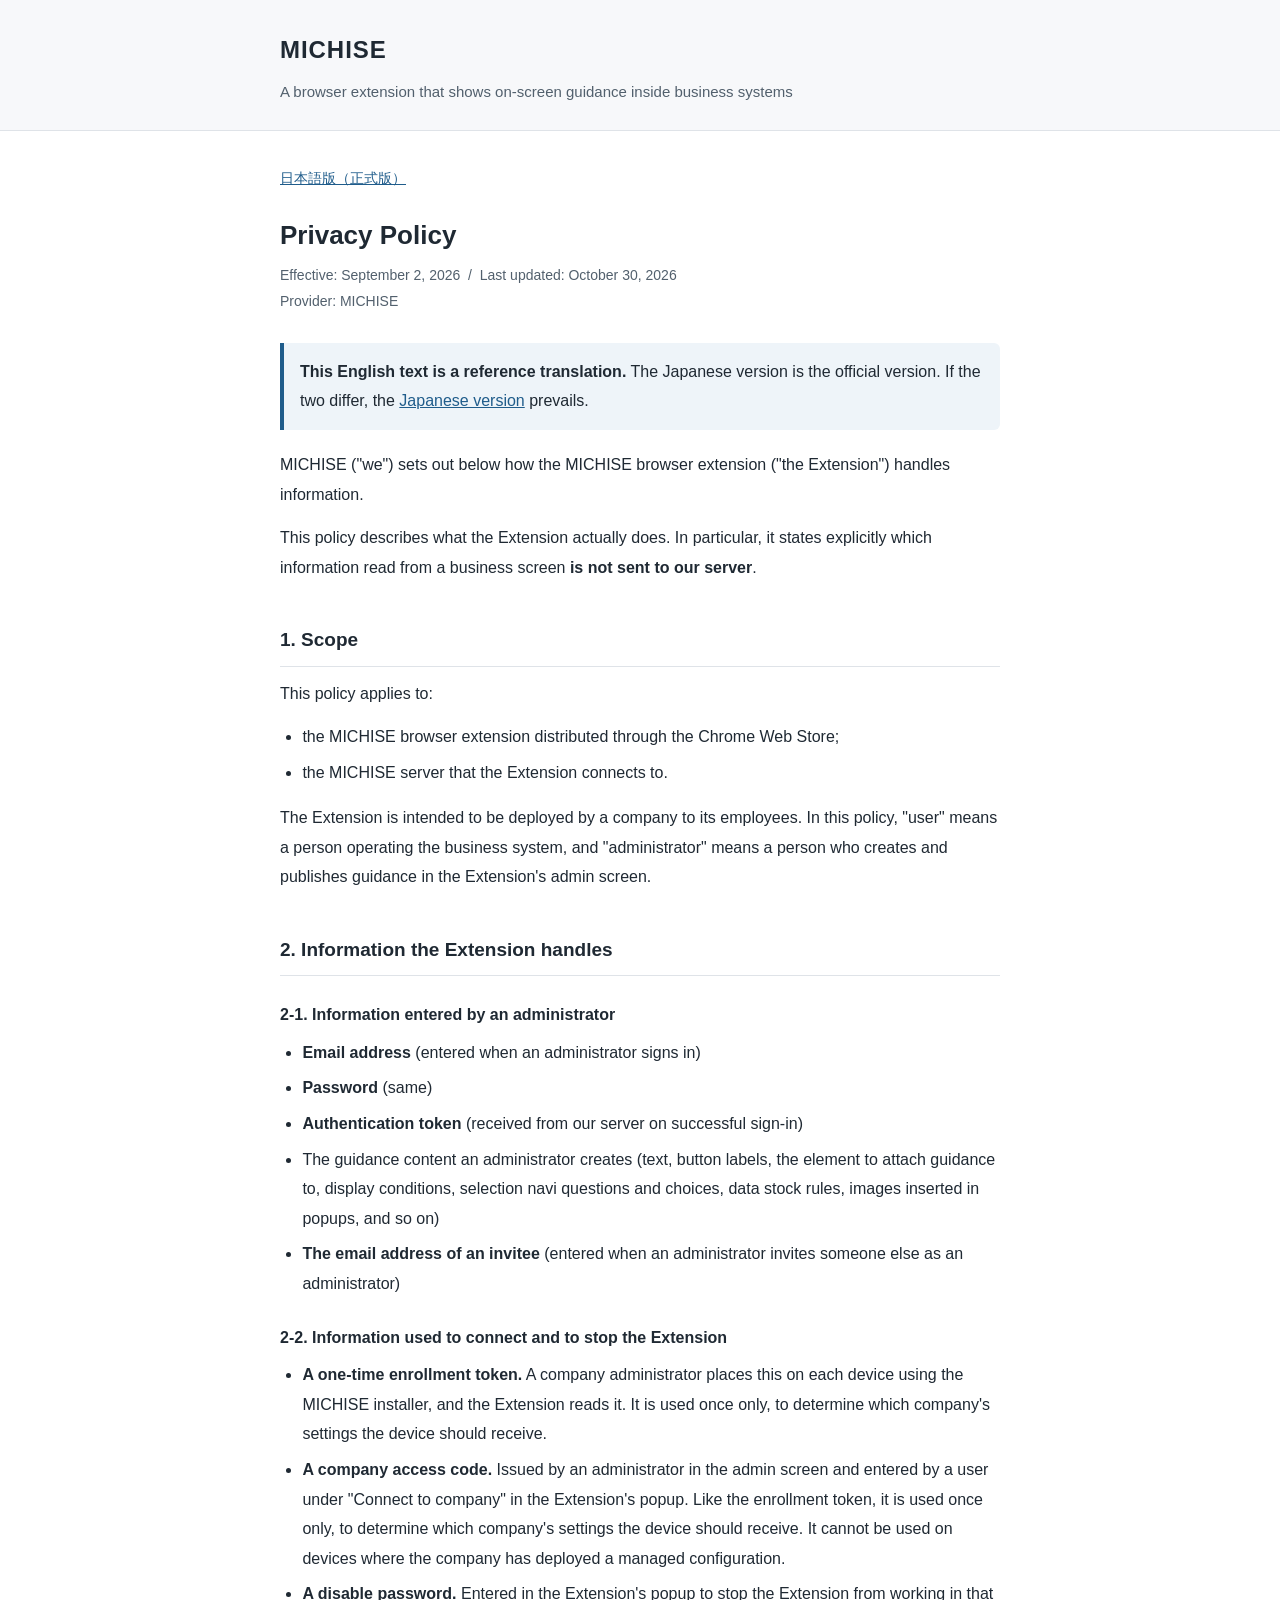
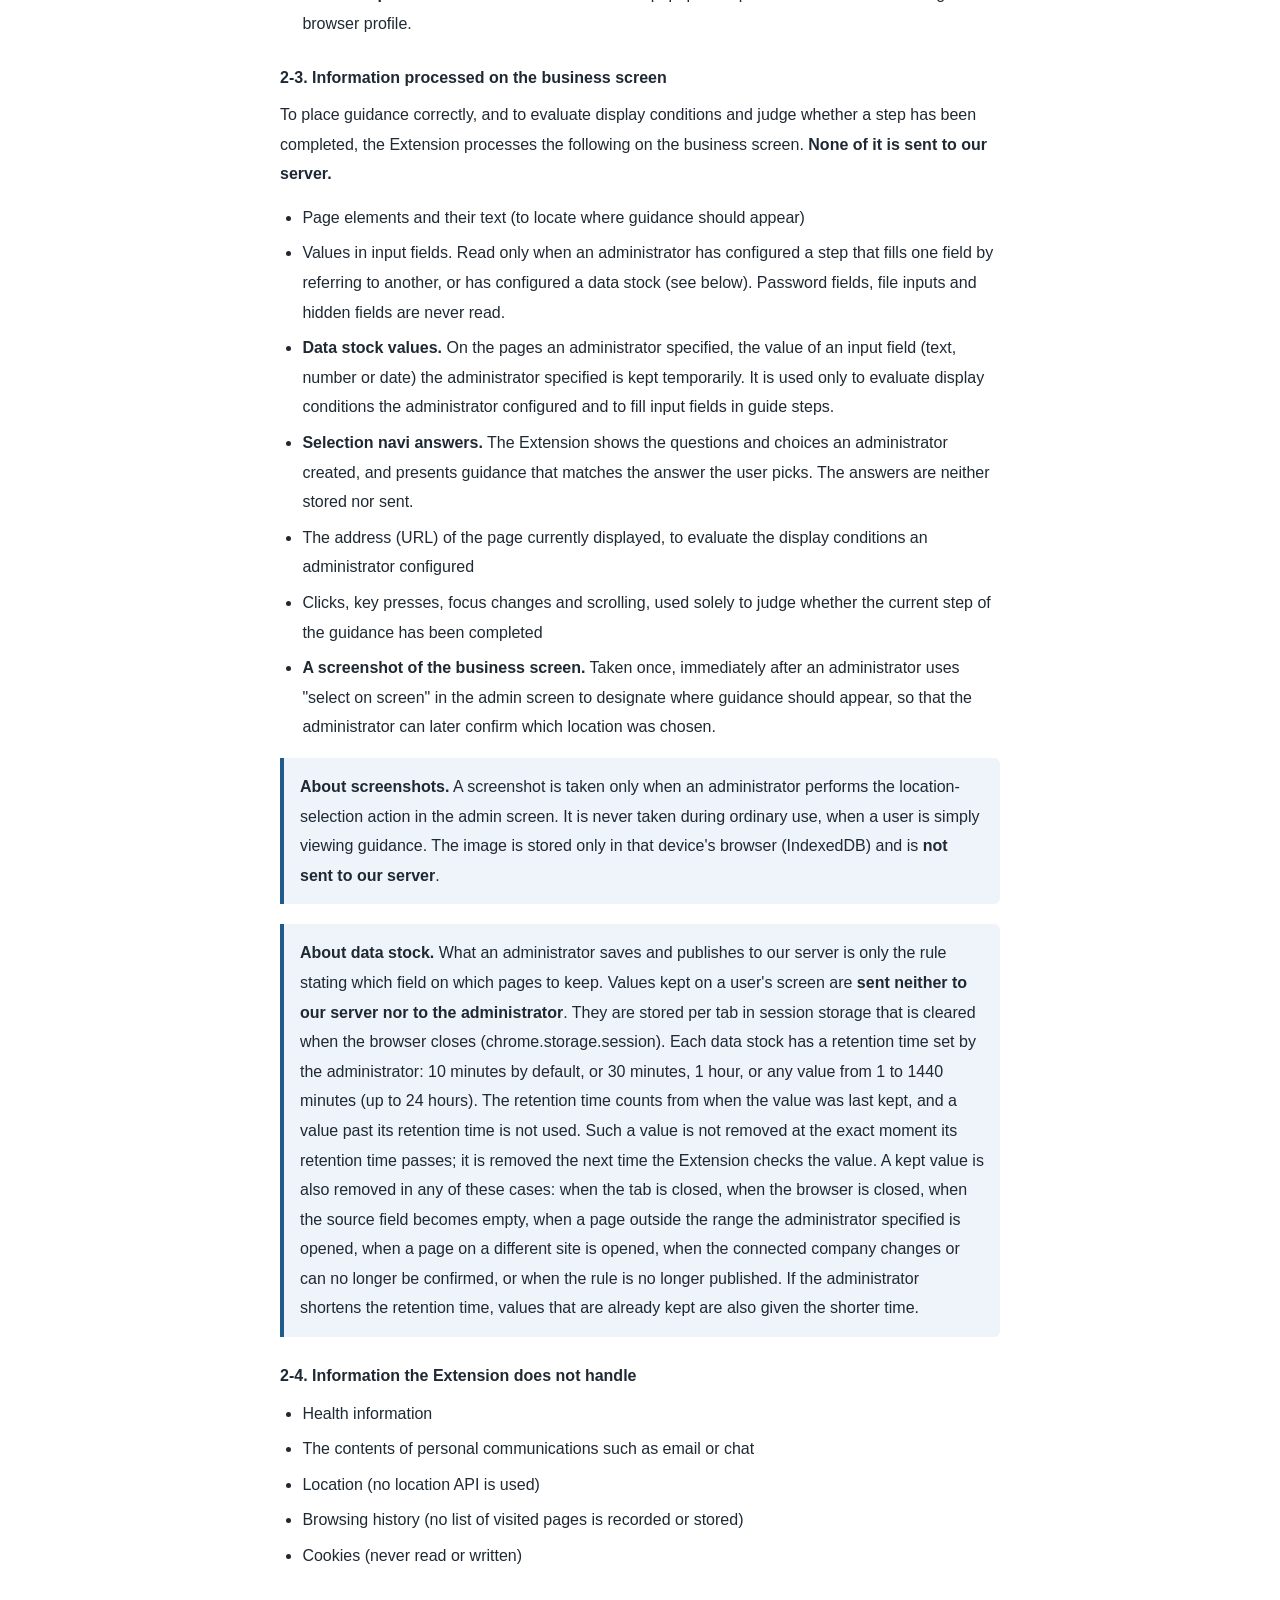
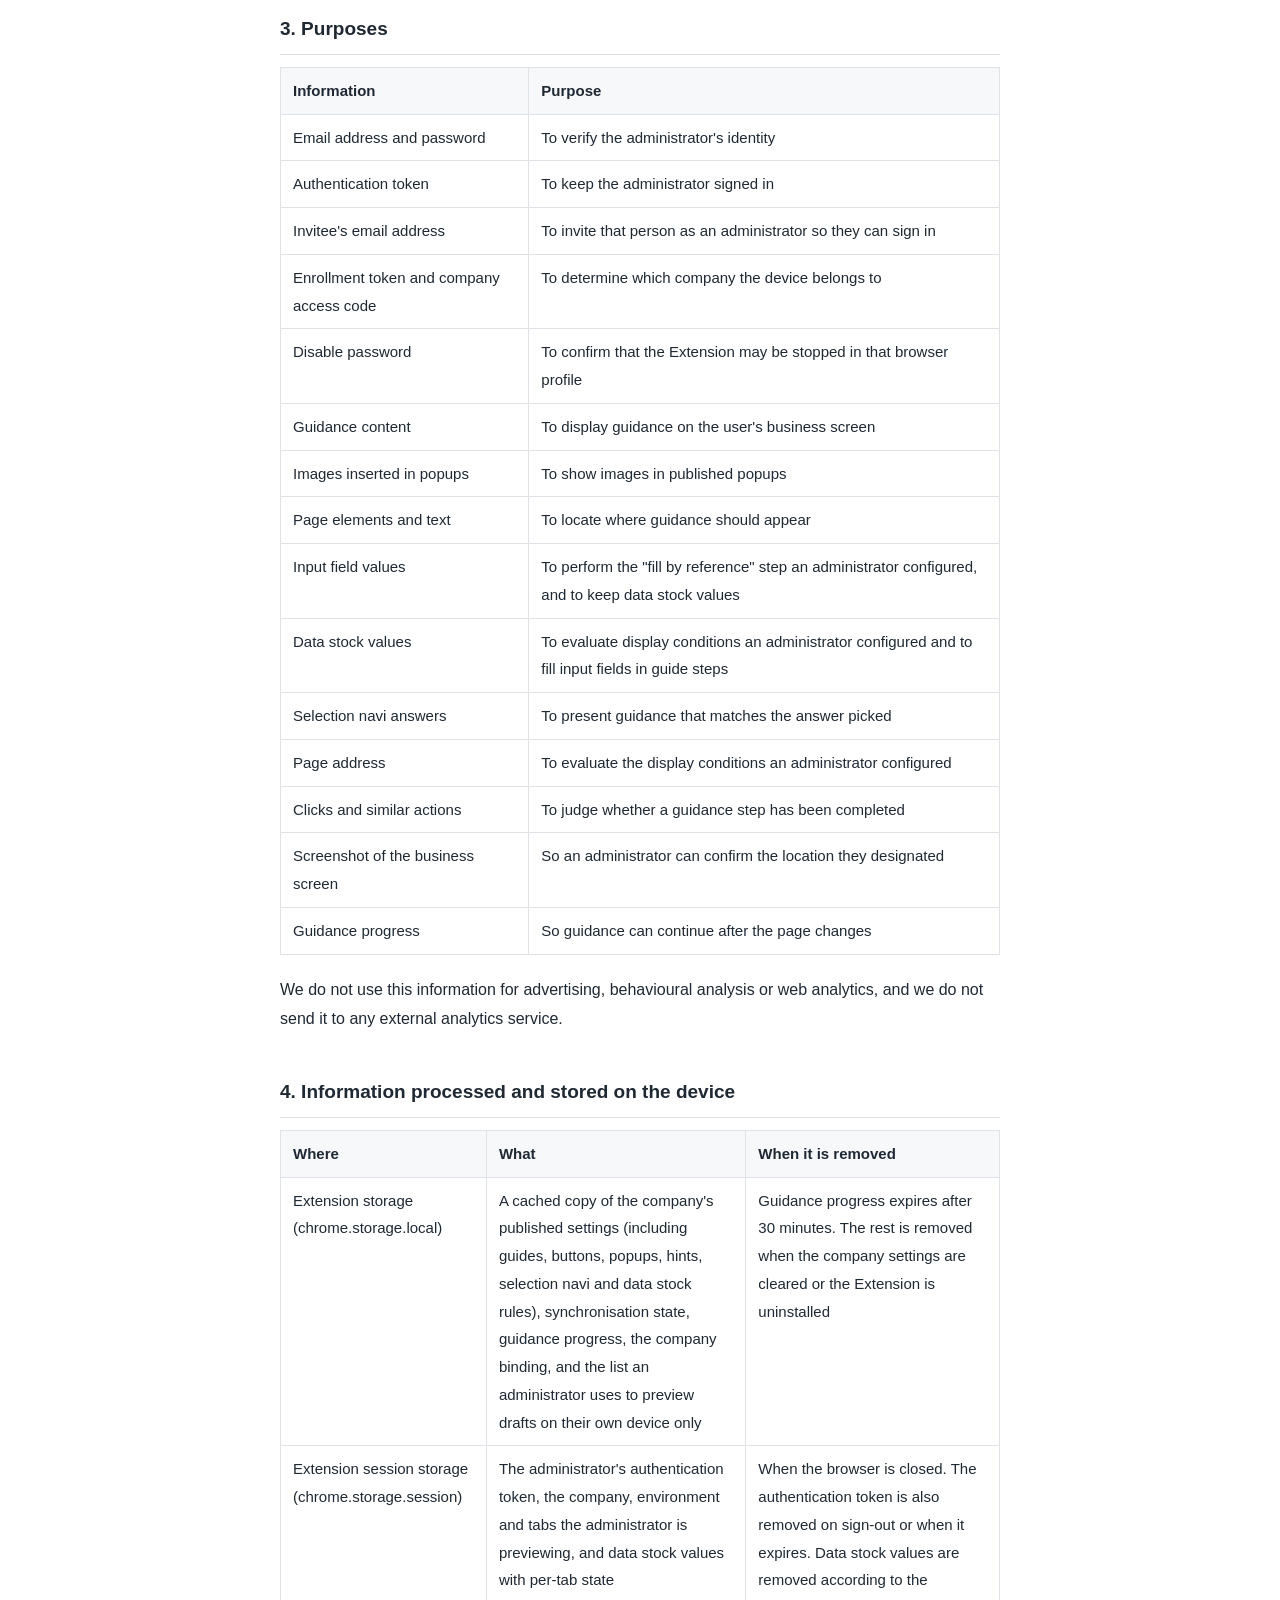
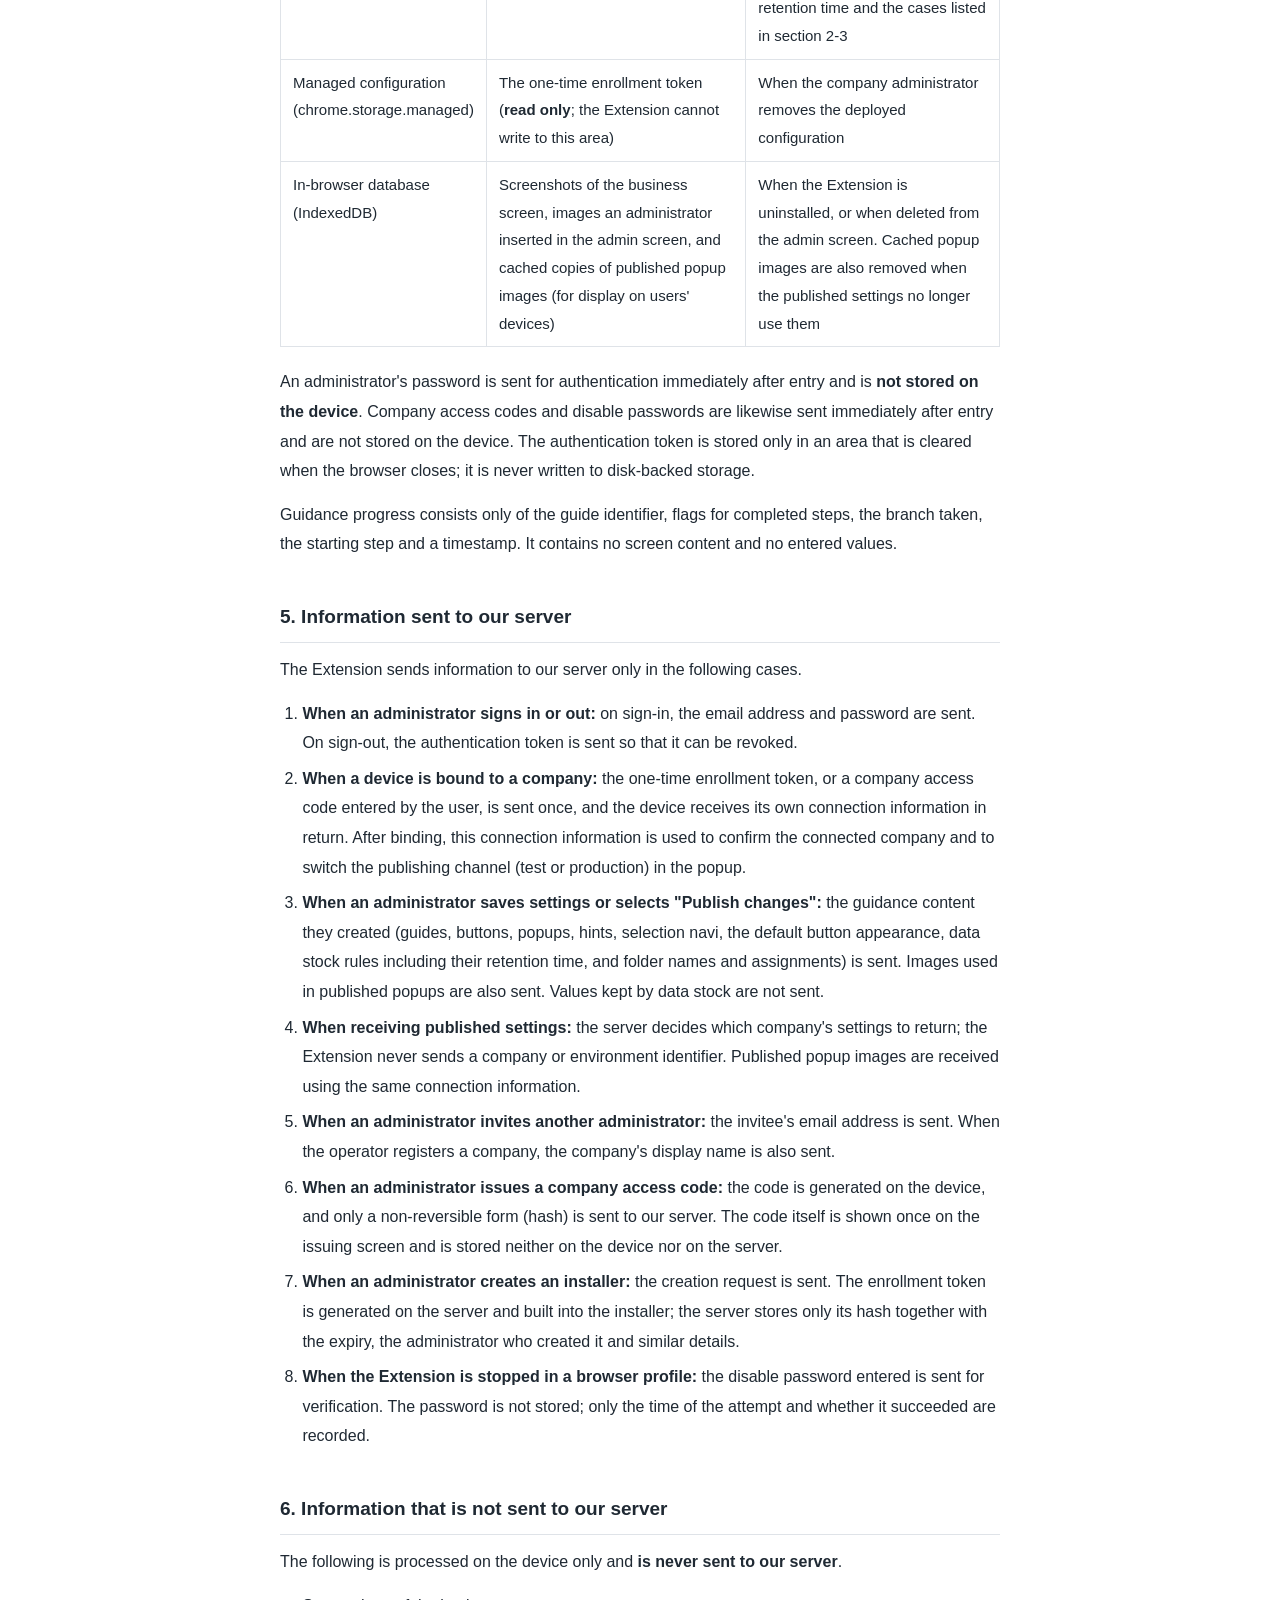
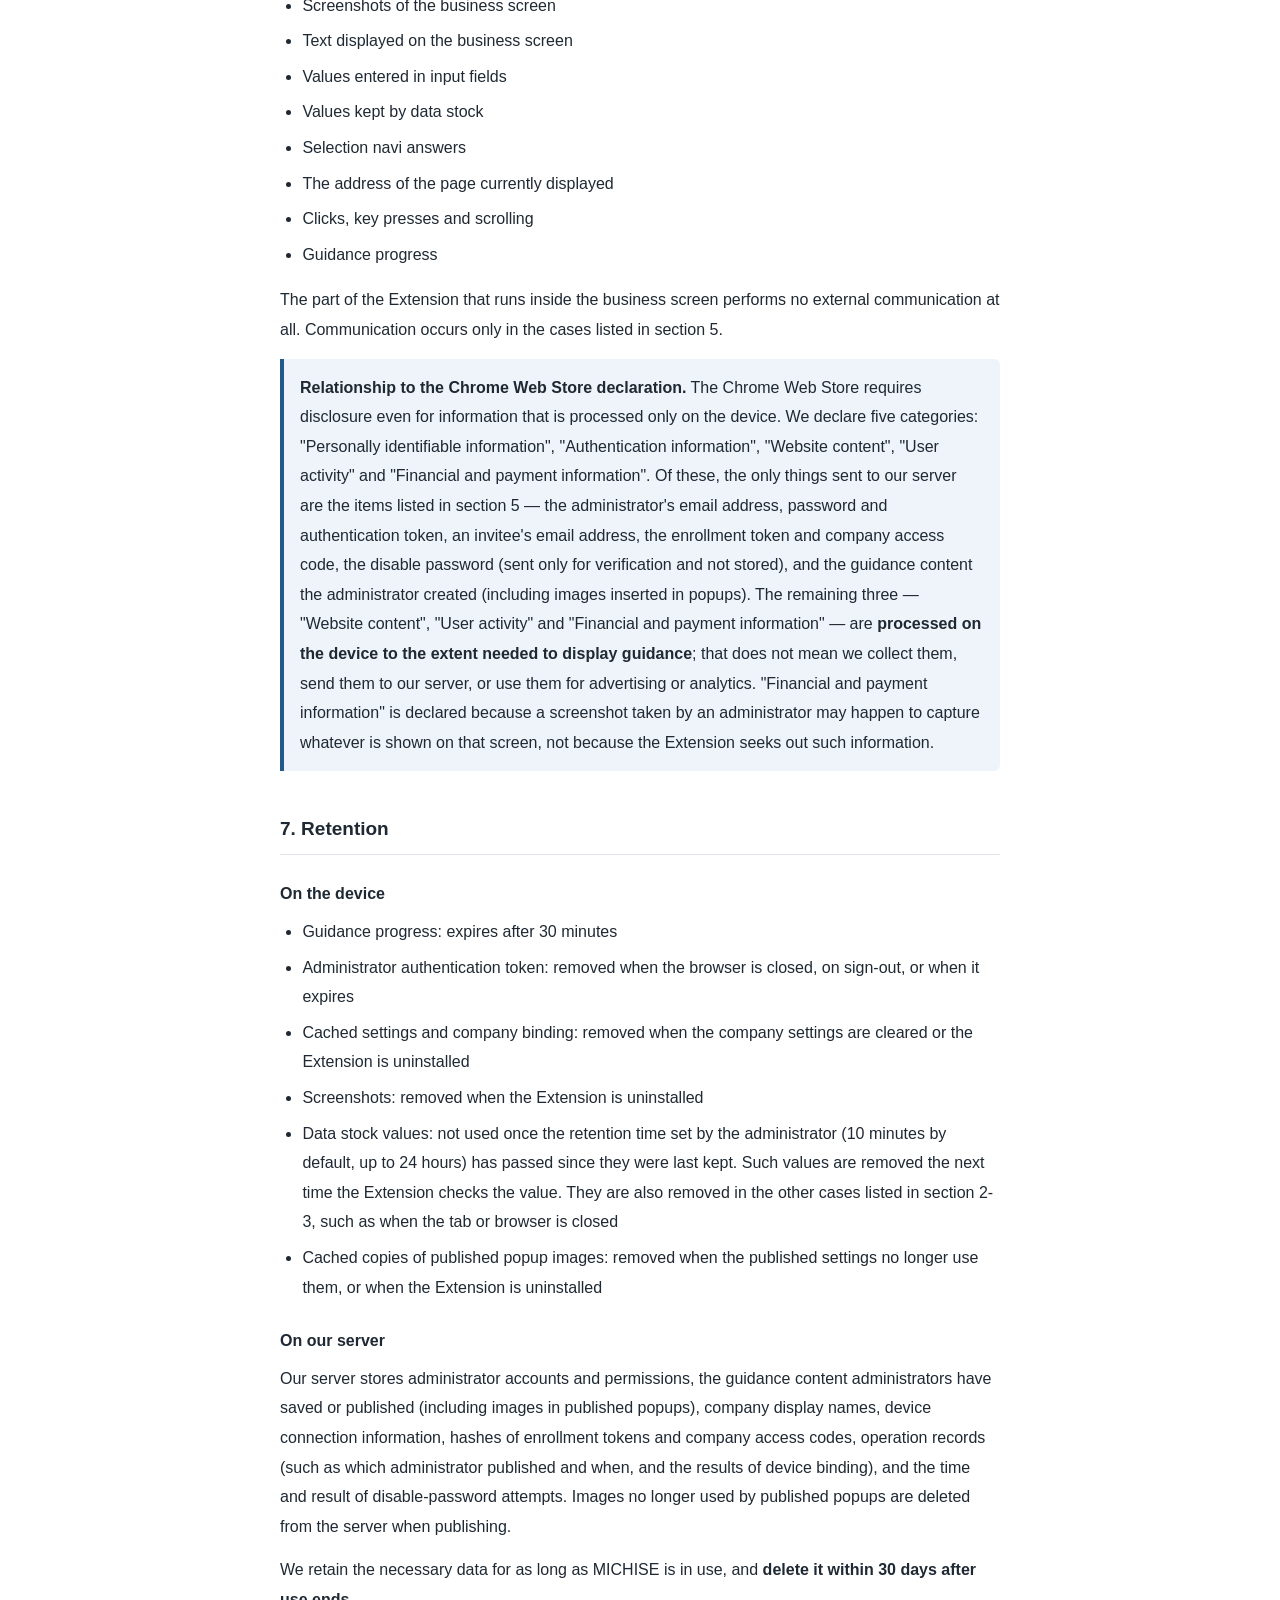
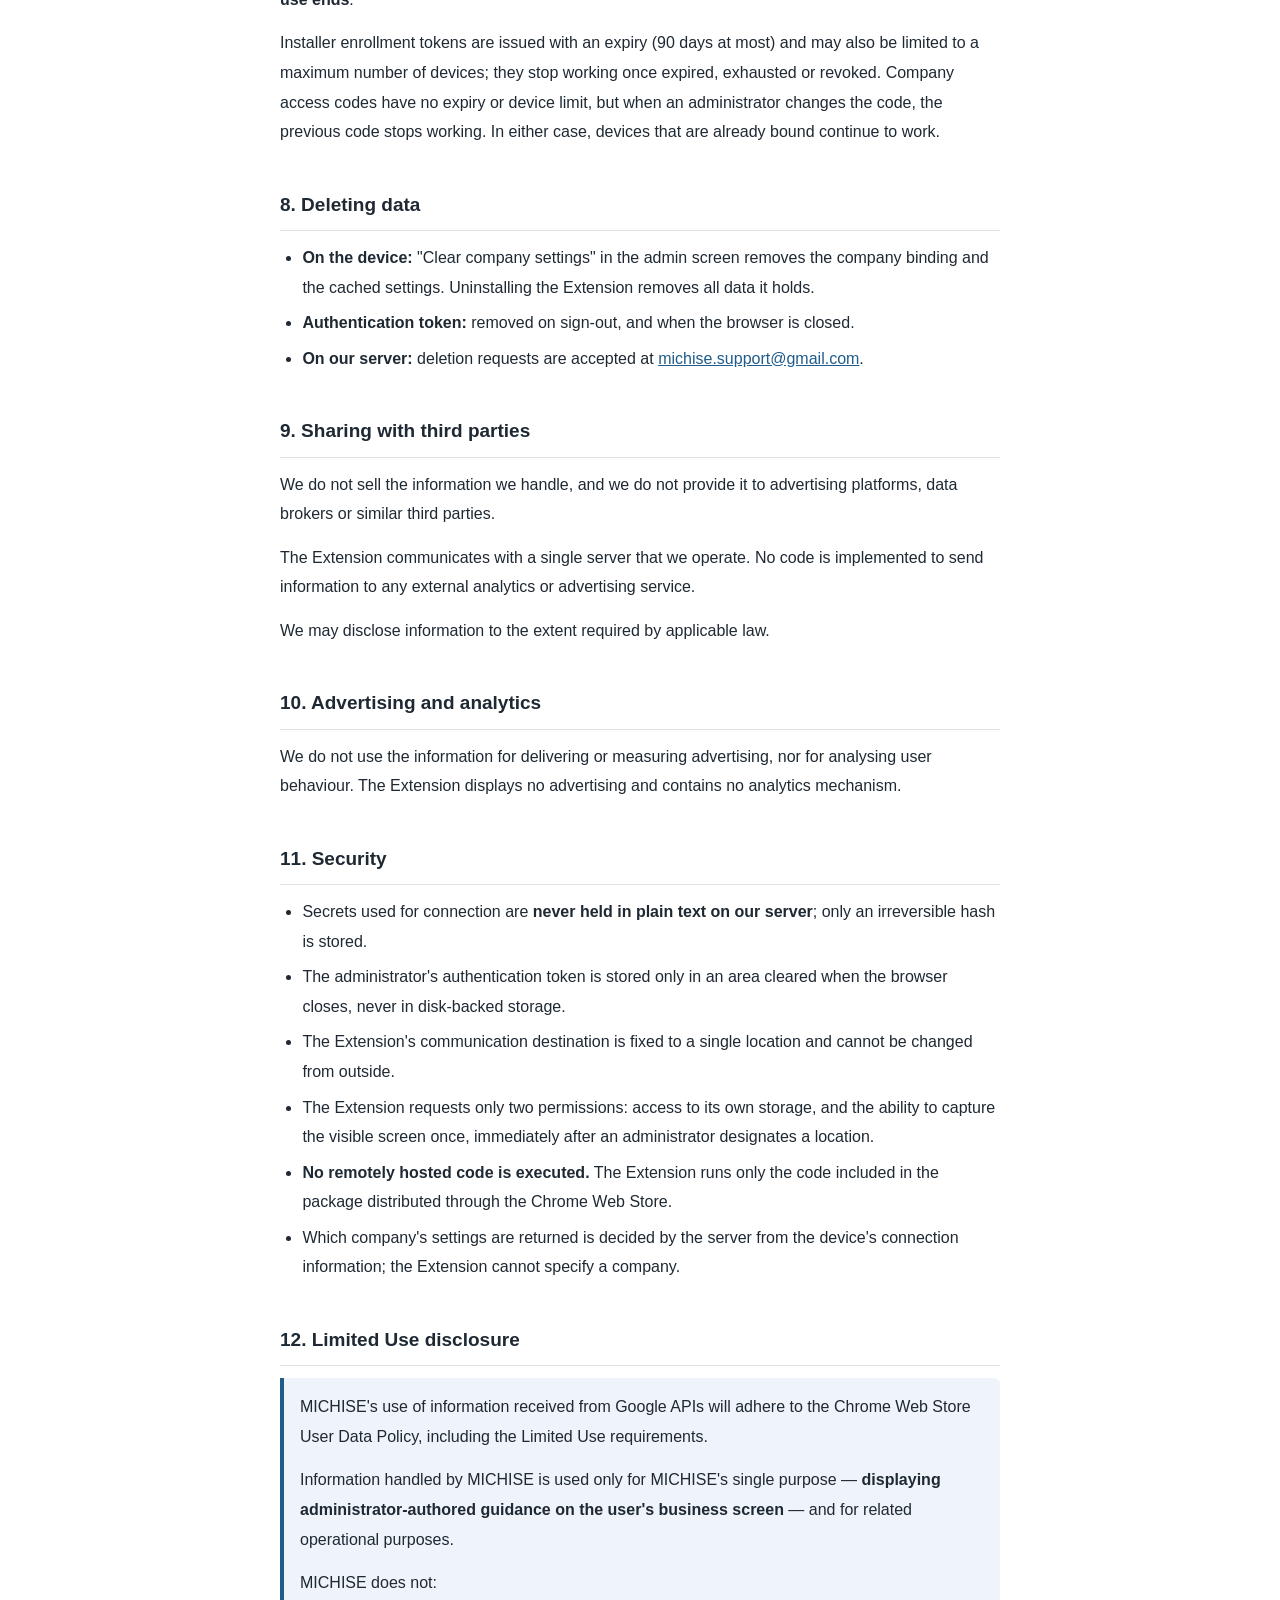
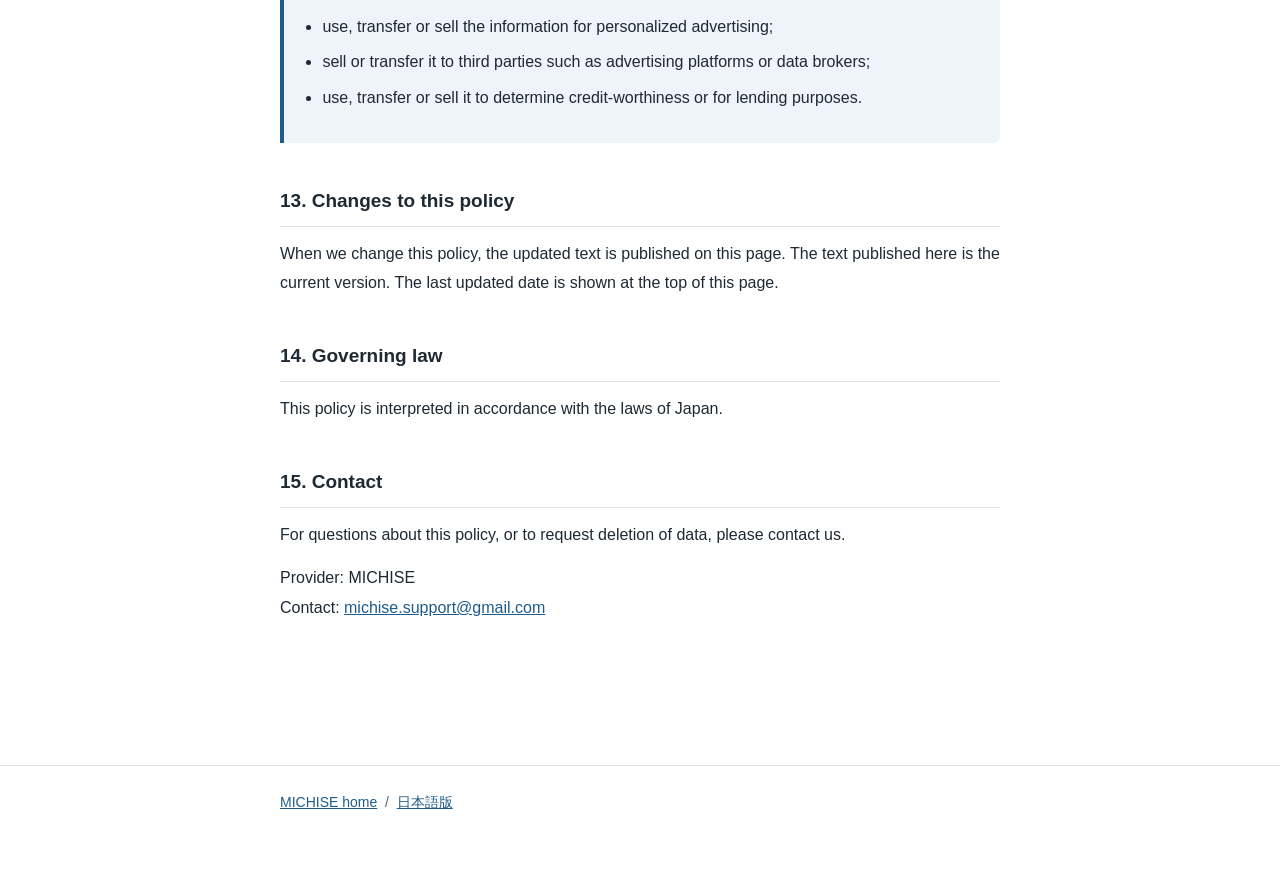
==== commit b515944b: "Update privacy policy for MICHISE 0.4.2 Describe the data stock retention time set by the administra" ====
--- a/privacy-en.html
+++ b/privacy-en.html
@@ -24,7 +24,7 @@
     <h1>Privacy Policy</h1>
 
     <p class="meta">
-      Effective: September 2, 2026 &nbsp;/&nbsp; Last updated: October 29, 2026<br>
+      Effective: September 2, 2026 &nbsp;/&nbsp; Last updated: October 30, 2026<br>
       Provider: MICHISE
     </p>
 
@@ -108,7 +108,7 @@
       </li>
       <li>
         <strong>Data stock values.</strong> On the pages an administrator specified, the value of
-        a text input field the administrator specified is kept temporarily. It is used only to
+        an input field (text, number or date) the administrator specified is kept temporarily. It is used only to
         evaluate display conditions the administrator configured and to fill input fields in
         guide steps.
       </li>
@@ -145,11 +145,17 @@
         is only the rule stating which field on which pages to keep. Values kept on a user's
         screen are <strong>sent neither to our server nor to the administrator</strong>. They are
         stored per tab in session storage that is cleared when the browser closes
-        (chrome.storage.session). A kept value is removed in any of these cases: 10 minutes after
-        it was last kept, when the tab is closed, when the browser is closed, when the source field
+        (chrome.storage.session). Each data stock has a retention time set by the administrator:
+        10 minutes by default, or 30 minutes, 1 hour, or any value from 1 to 1440 minutes (up to
+        24 hours). The retention time counts from when the value was last kept, and a value past
+        its retention time is not used. Such a value is not removed at the exact moment its
+        retention time passes; it is removed the next time the Extension checks the value.
+        A kept value is also removed in any of these cases: when the tab is closed, when the
+        browser is closed, when the source field
         becomes empty, when a page outside the range the administrator specified is opened, when a
         page on a different site is opened, when the connected company changes or can no longer be
-        confirmed, or when the rule is no longer published.
+        confirmed, or when the rule is no longer published. If the administrator shortens the
+        retention time, values that are already kept are also given the shorter time.
       </p>
     </div>
 
@@ -206,7 +212,8 @@
         <td>The administrator's authentication token, the company, environment and tabs the
           administrator is previewing, and data stock values with per-tab state</td>
         <td>When the browser is closed. The authentication token is also removed on sign-out or
-          when it expires. Data stock values are also removed in the cases listed in section 2-3</td>
+          when it expires. Data stock values are removed according to the retention time and the
+          cases listed in section 2-3</td>
       </tr>
       <tr>
         <td>Managed configuration<br>(chrome.storage.managed)</td>
@@ -249,7 +256,8 @@
         in the popup.</li>
       <li><strong>When an administrator saves settings or selects "Publish changes":</strong> the
         guidance content they created (guides, buttons, popups, hints, selection navi, the default
-        button appearance, data stock rules, and folder names and assignments) is sent. Images
+        button appearance, data stock rules including their retention time, and folder names and
+        assignments) is sent. Images
         used in published popups are also sent. Values kept by data stock are not sent.</li>
       <li><strong>When receiving published settings:</strong> the server decides which company's
         settings to return; the Extension never sends a company or environment identifier.
@@ -320,8 +328,10 @@
       <li>Cached settings and company binding: removed when the company settings are cleared or
         the Extension is uninstalled</li>
       <li>Screenshots: removed when the Extension is uninstalled</li>
-      <li>Data stock values: removed 10 minutes after they were last kept, and also in the other
-        cases listed in section 2-3, such as when the tab or browser is closed</li>
+      <li>Data stock values: not used once the retention time set by the administrator
+        (10 minutes by default, up to 24 hours) has passed since they were last kept. Such values
+        are removed the next time the Extension checks the value. They are also removed in the
+        other cases listed in section 2-3, such as when the tab or browser is closed</li>
       <li>Cached copies of published popup images: removed when the published settings no longer
         use them, or when the Extension is uninstalled</li>
     </ul>
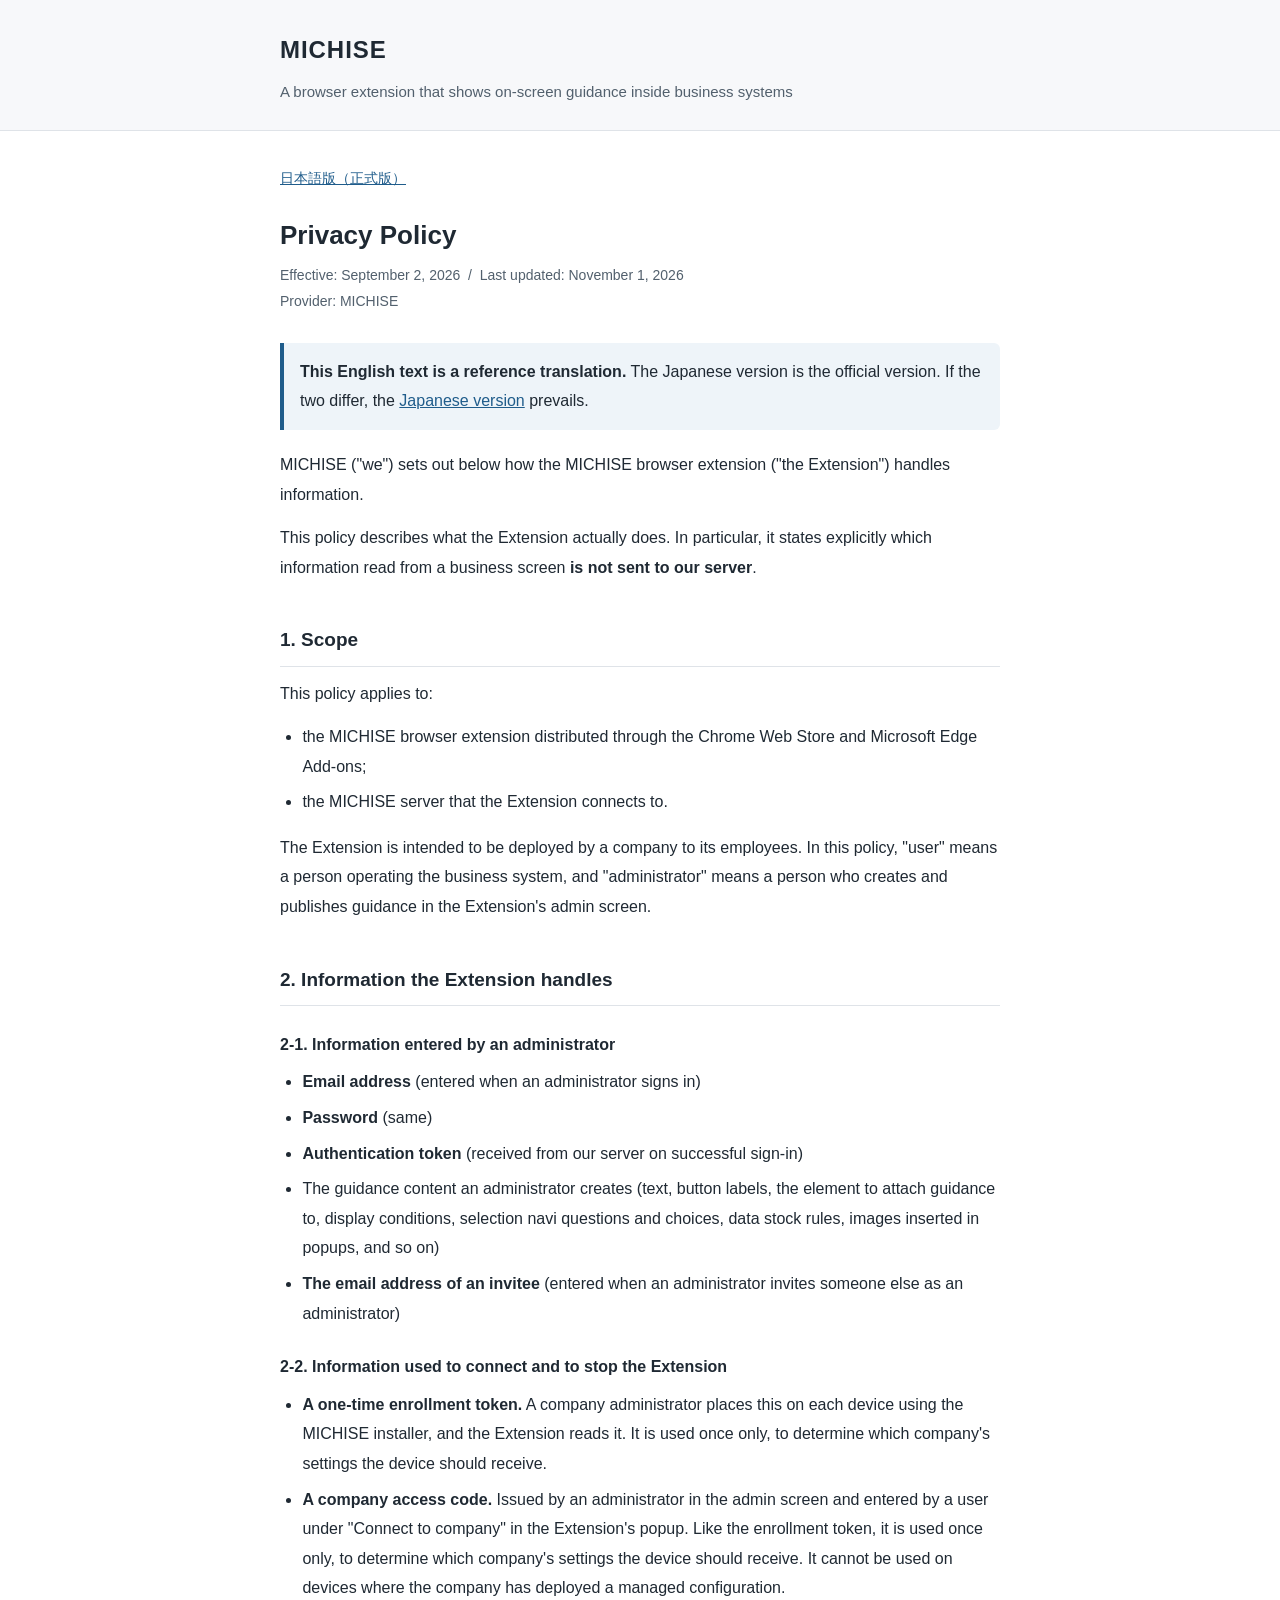
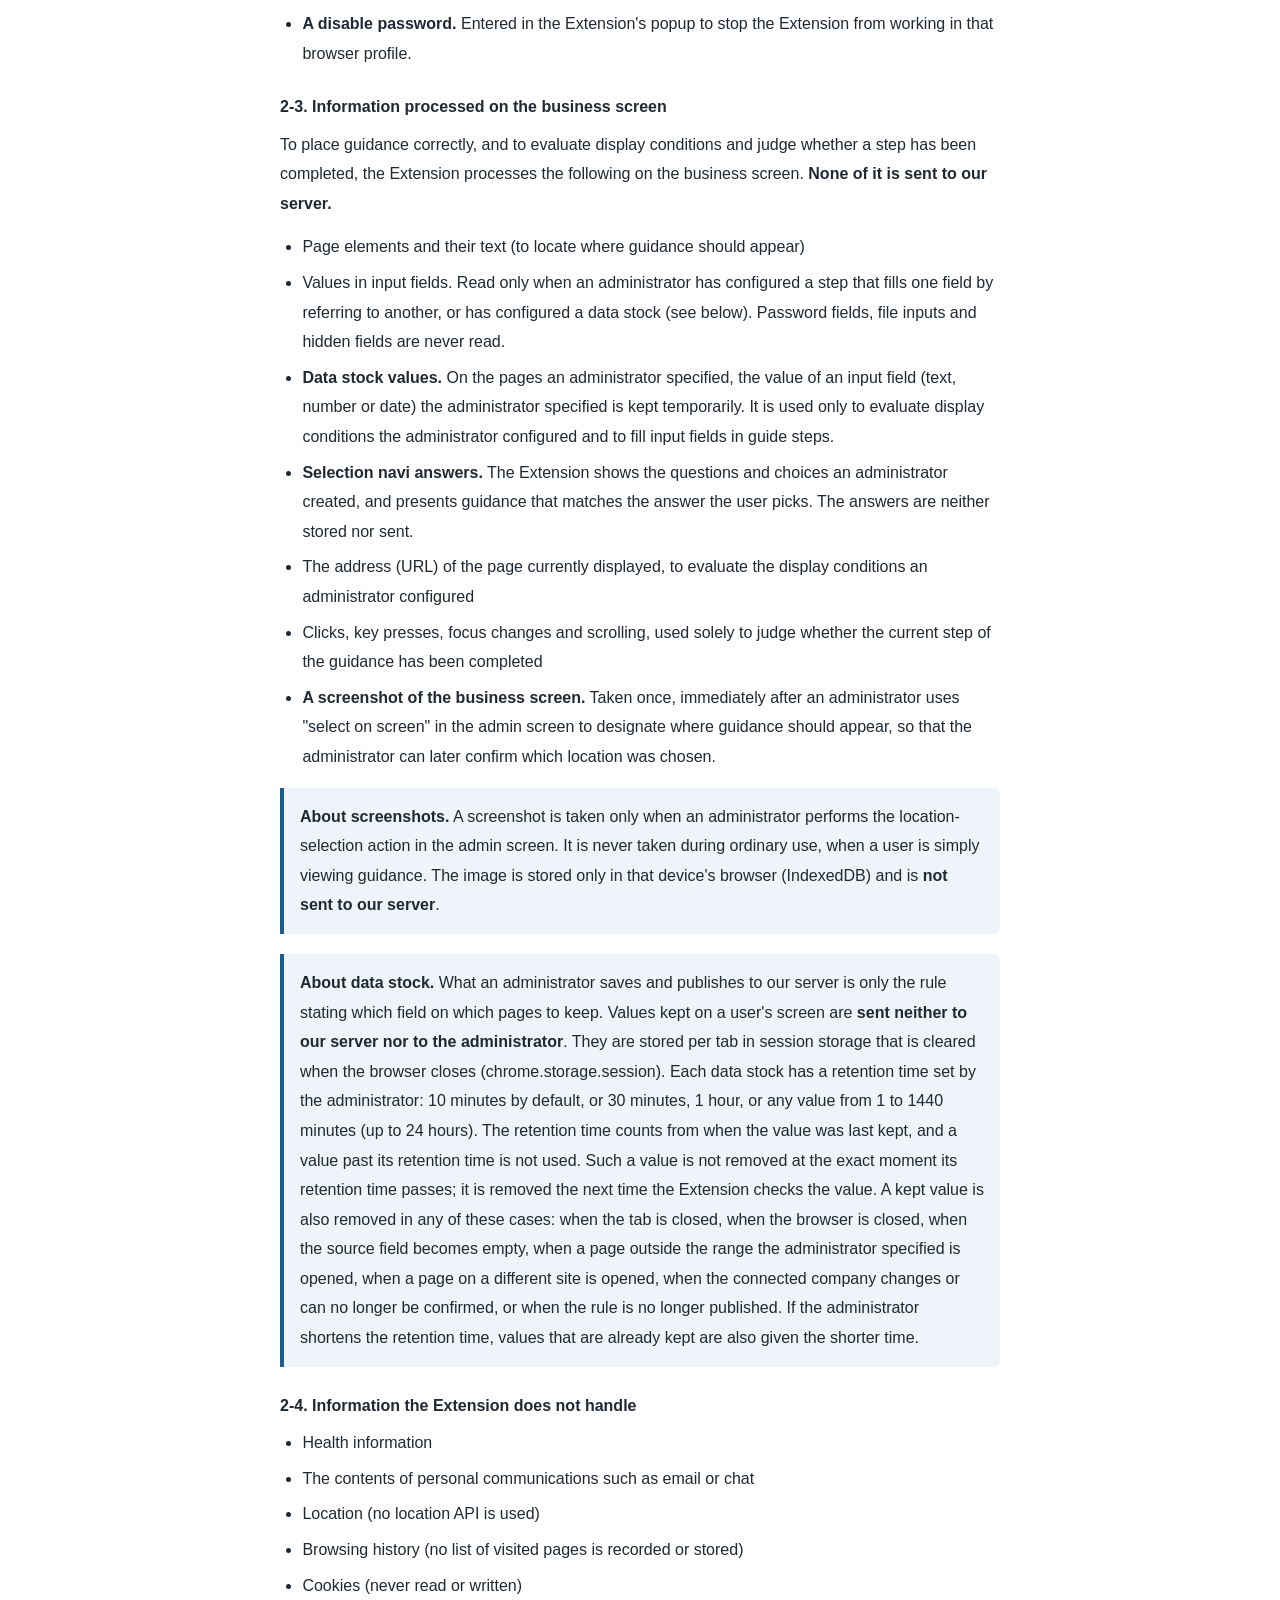
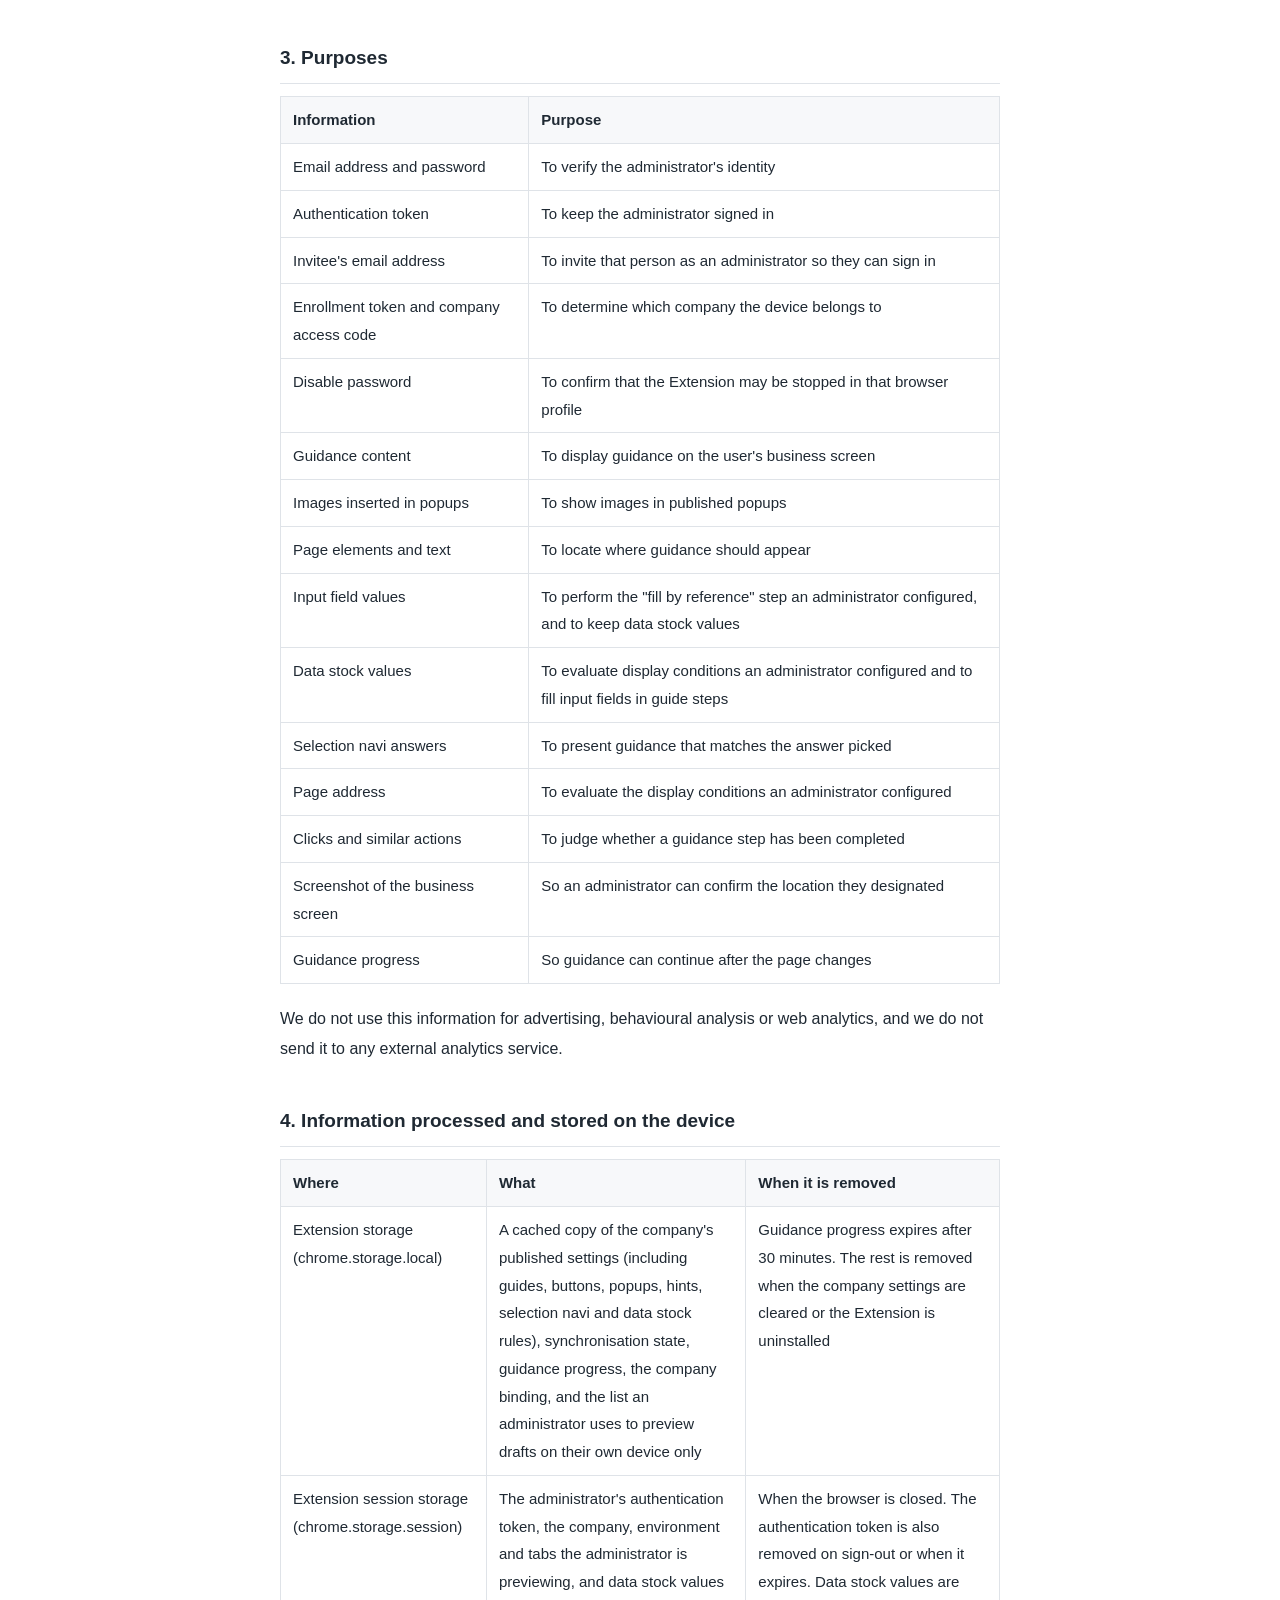
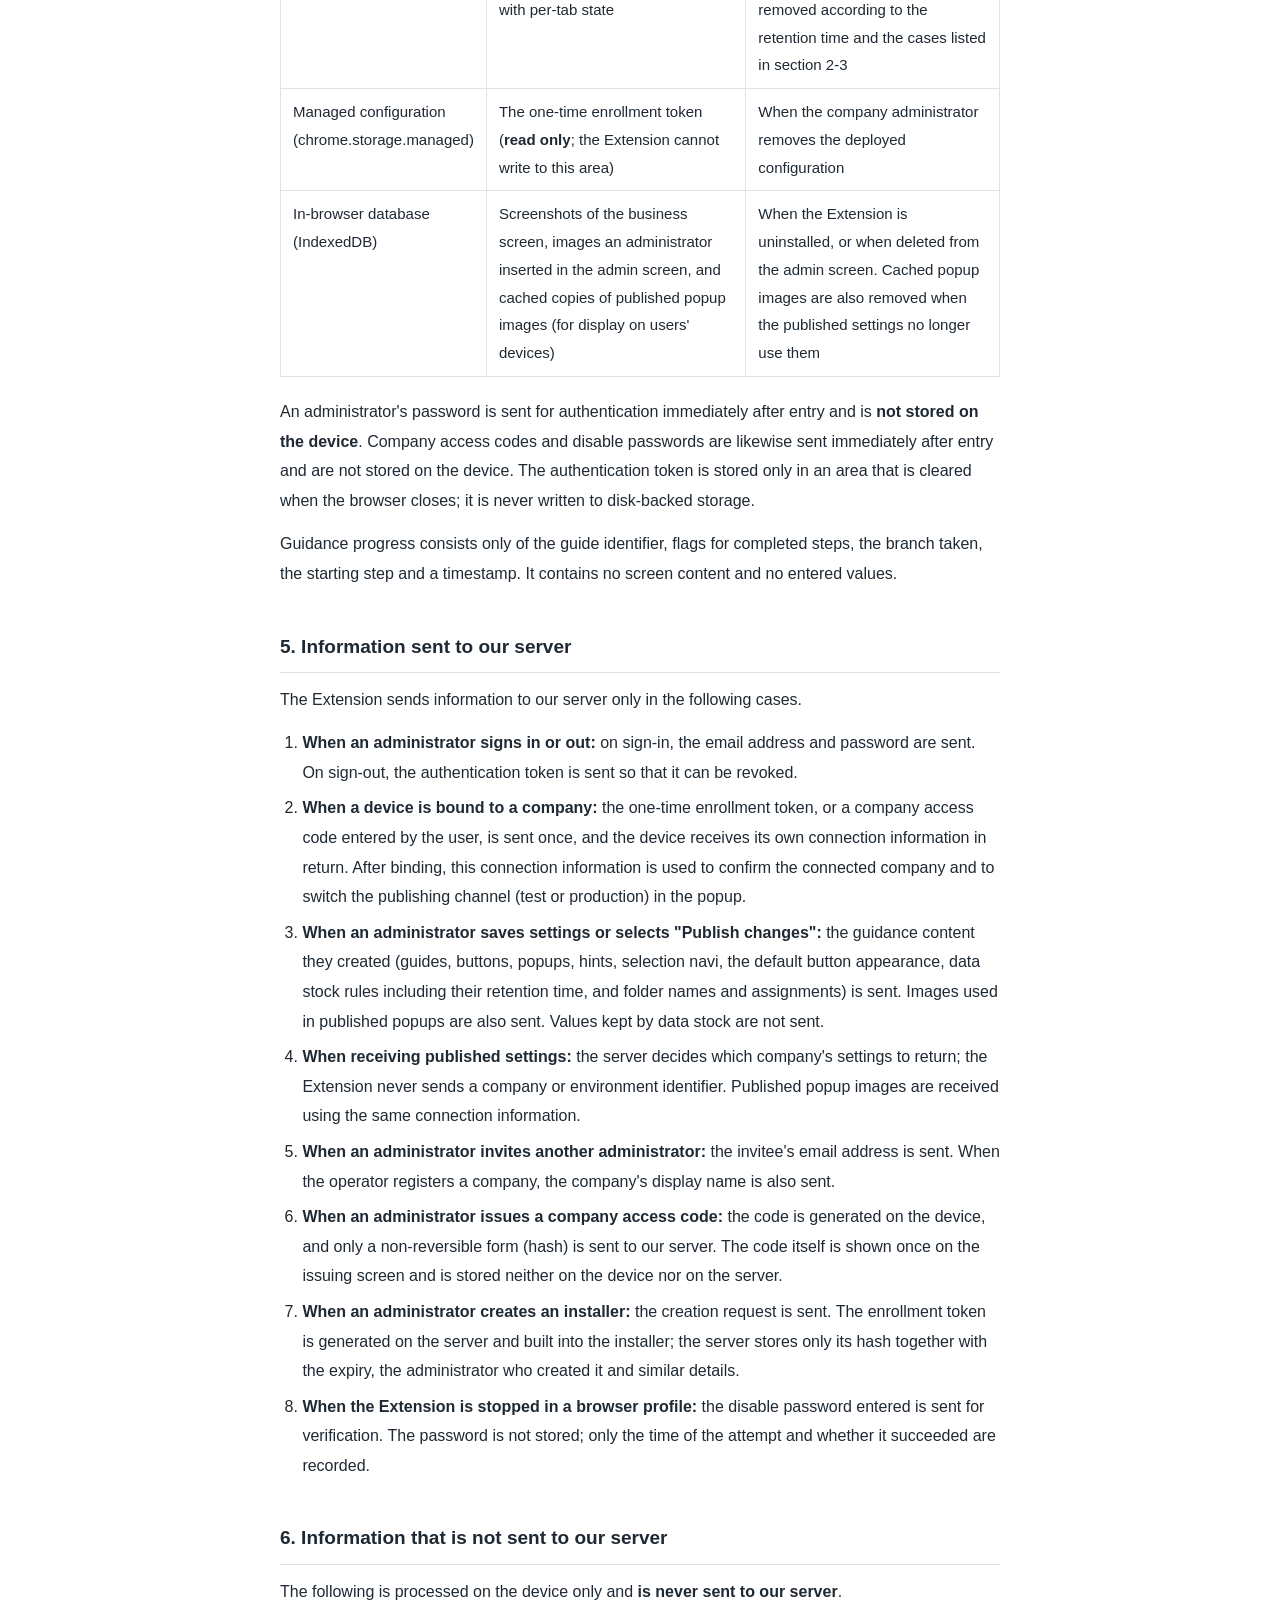
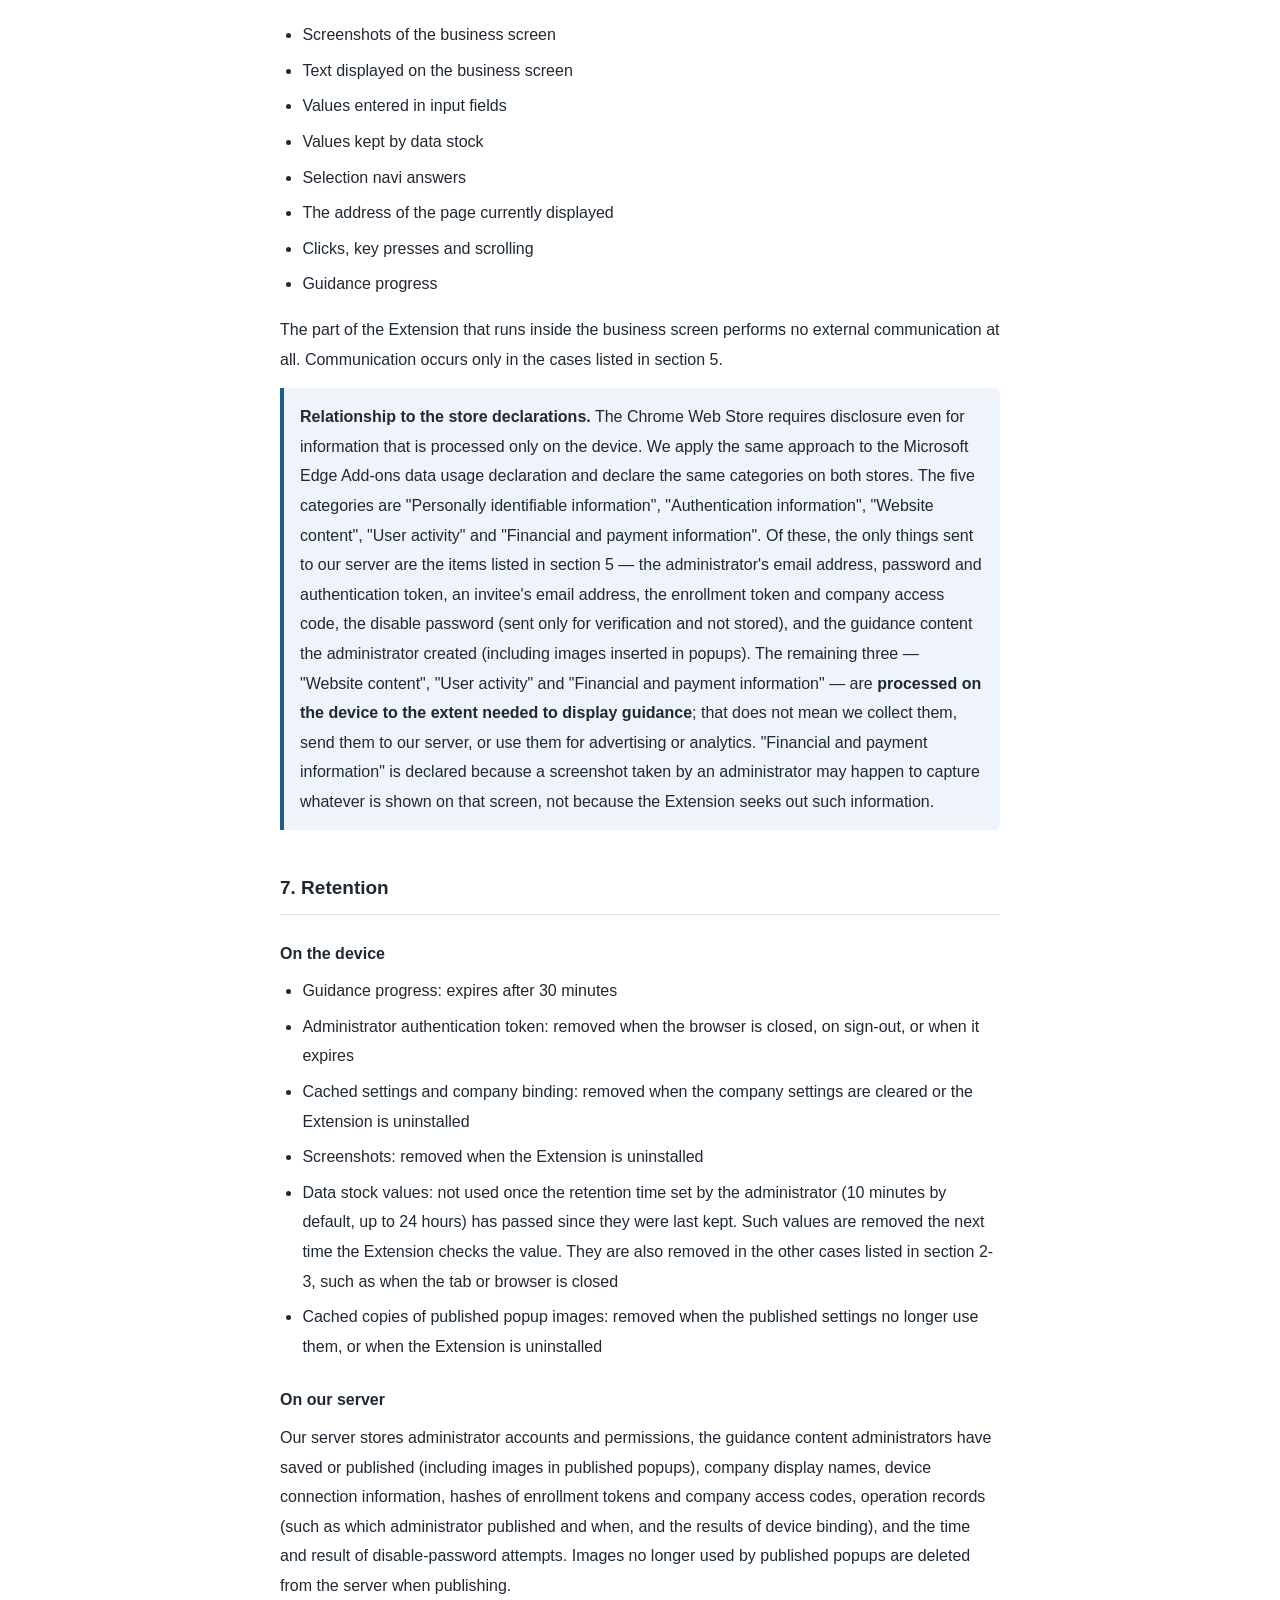
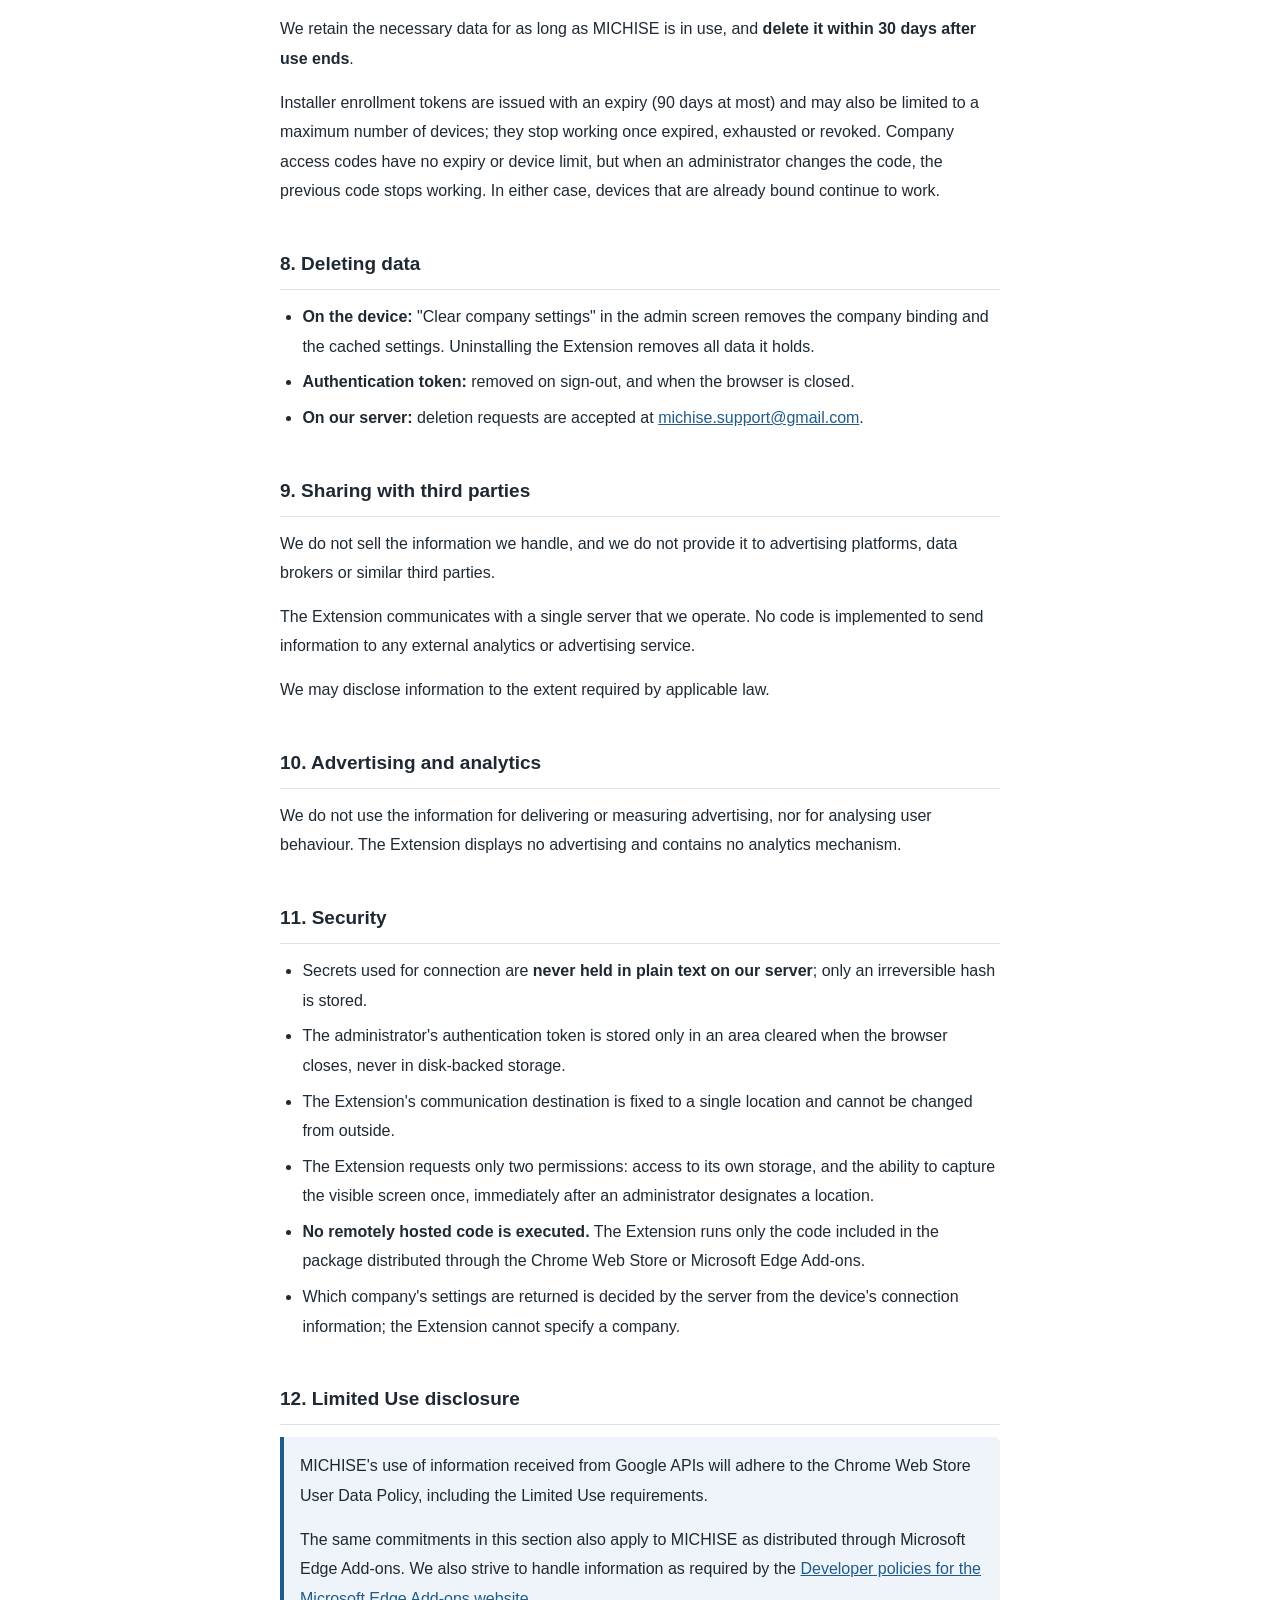
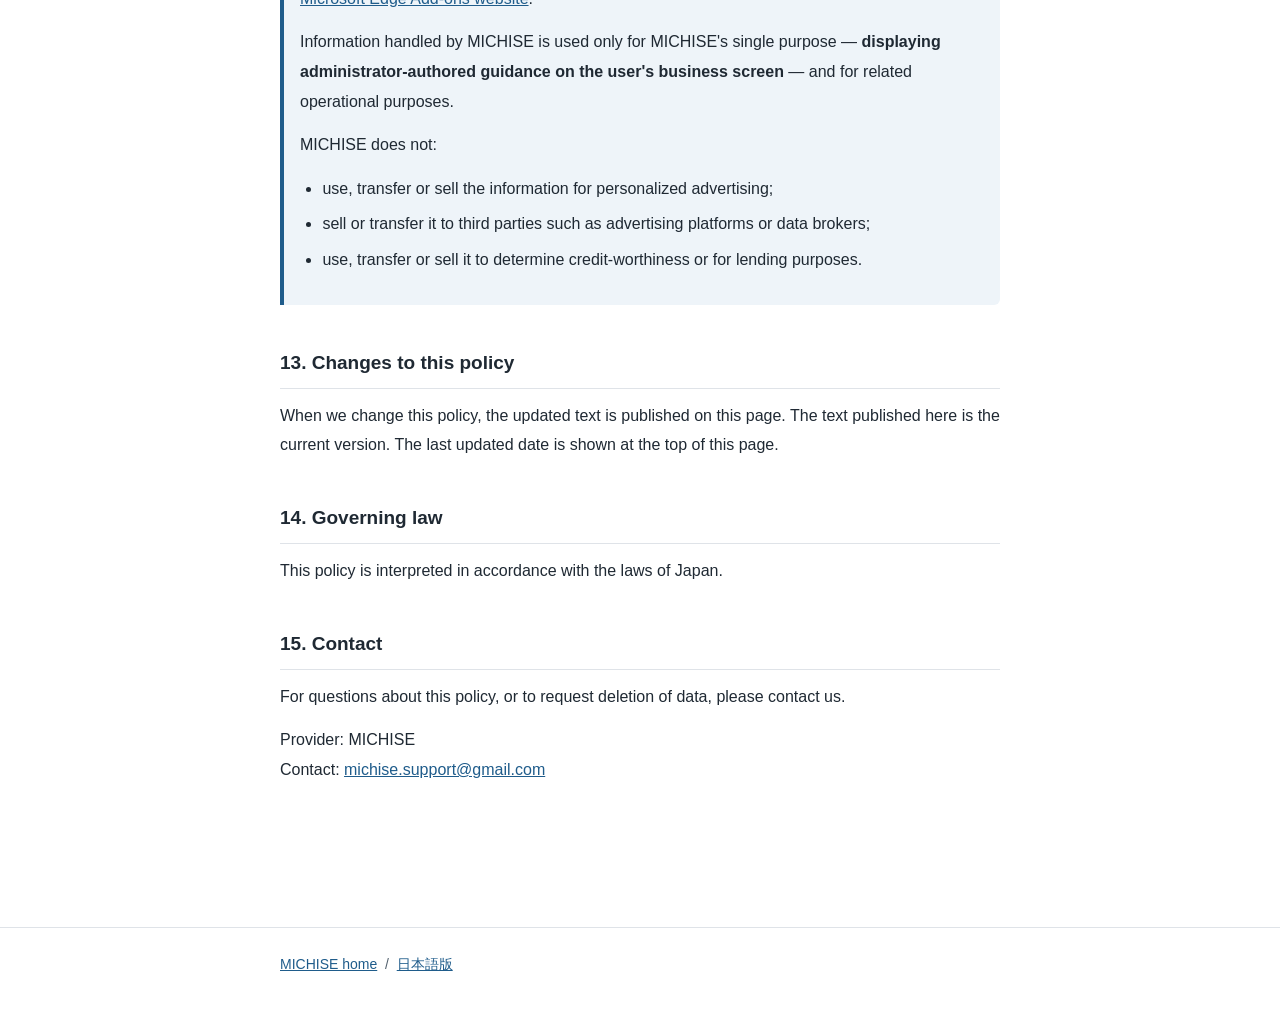
==== commit 6c87211b: "Cover Microsoft Edge Add-ons in the privacy policy Co-Authored-By: Claude Opus 5.5 <noreply@anthropi" ====
--- a/privacy-en.html
+++ b/privacy-en.html
@@ -24,7 +24,7 @@
     <h1>Privacy Policy</h1>
 
     <p class="meta">
-      Effective: September 2, 2026 &nbsp;/&nbsp; Last updated: October 30, 2026<br>
+      Effective: September 2, 2026 &nbsp;/&nbsp; Last updated: November 1, 2026<br>
       Provider: MICHISE
     </p>
 
@@ -50,7 +50,7 @@
 
     <p>This policy applies to:</p>
     <ul>
-      <li>the MICHISE browser extension distributed through the Chrome Web Store;</li>
+      <li>the MICHISE browser extension distributed through the Chrome Web Store and Microsoft Edge Add-ons;</li>
       <li>the MICHISE server that the Extension connects to.</li>
     </ul>
     <p>
@@ -300,9 +300,10 @@
 
     <div class="note">
       <p>
-        <strong>Relationship to the Chrome Web Store declaration.</strong>
+        <strong>Relationship to the store declarations.</strong>
         The Chrome Web Store requires disclosure even for information that is processed only
-        on the device. We declare five categories: "Personally identifiable information",
+        on the device. We apply the same approach to the Microsoft Edge Add-ons data usage
+        declaration and declare the same categories on both stores. The five categories are "Personally identifiable information",
         "Authentication information", "Website content", "User activity" and
         "Financial and payment information". Of these, the only things sent to our server are
         the items listed in section 5 — the administrator's email address, password and
@@ -415,7 +416,7 @@
       </li>
       <li>
         <strong>No remotely hosted code is executed.</strong> The Extension runs only the code
-        included in the package distributed through the Chrome Web Store.
+        included in the package distributed through the Chrome Web Store or Microsoft Edge Add-ons.
       </li>
       <li>
         Which company's settings are returned is decided by the server from the device's
@@ -429,6 +430,11 @@
       <p>
         MICHISE's use of information received from Google APIs will adhere to the
         Chrome Web Store User Data Policy, including the Limited Use requirements.
+      </p>
+      <p>
+        The same commitments in this section also apply to MICHISE as distributed through
+        Microsoft Edge Add-ons. We also strive to handle information as required by the
+        <a href="https://learn.microsoft.com/legal/microsoft-edge/extensions/developer-policies">Developer policies for the Microsoft Edge Add-ons website</a>.
       </p>
       <p>
         Information handled by MICHISE is used only for MICHISE's single purpose —
